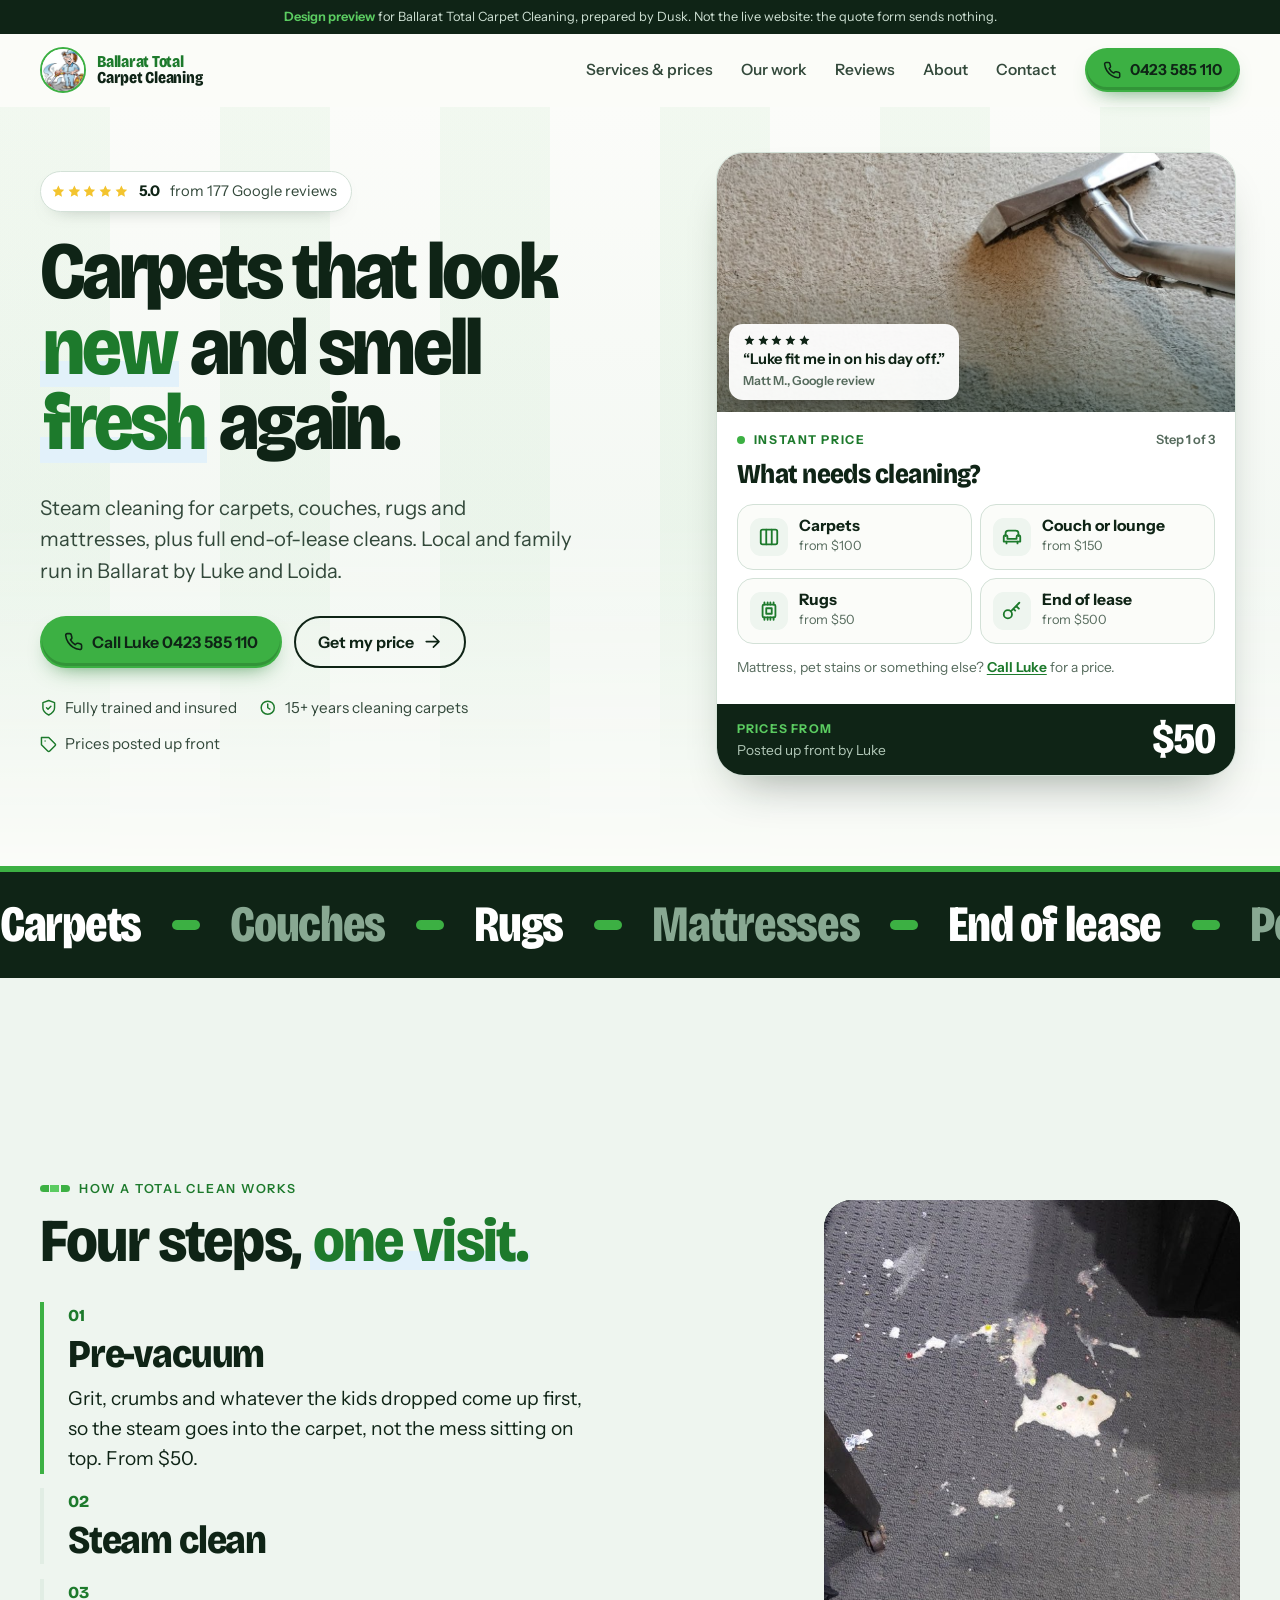
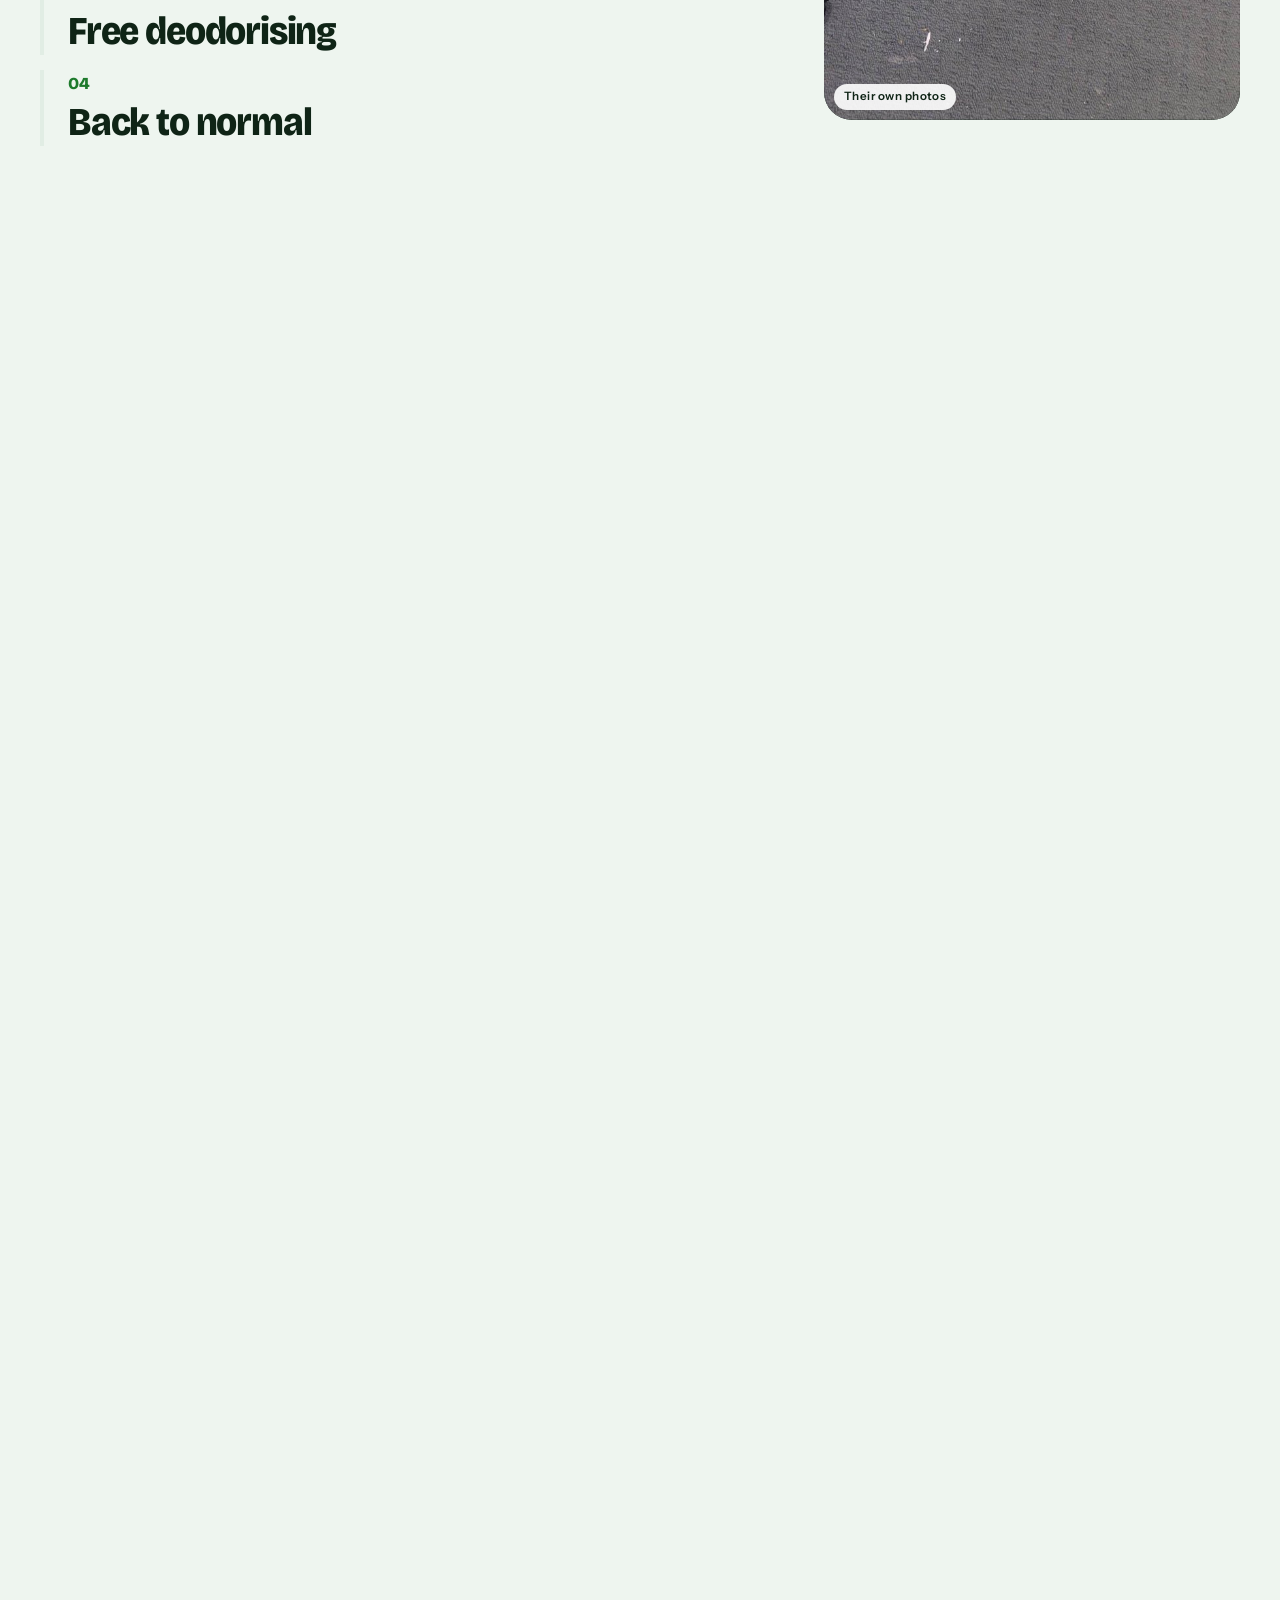
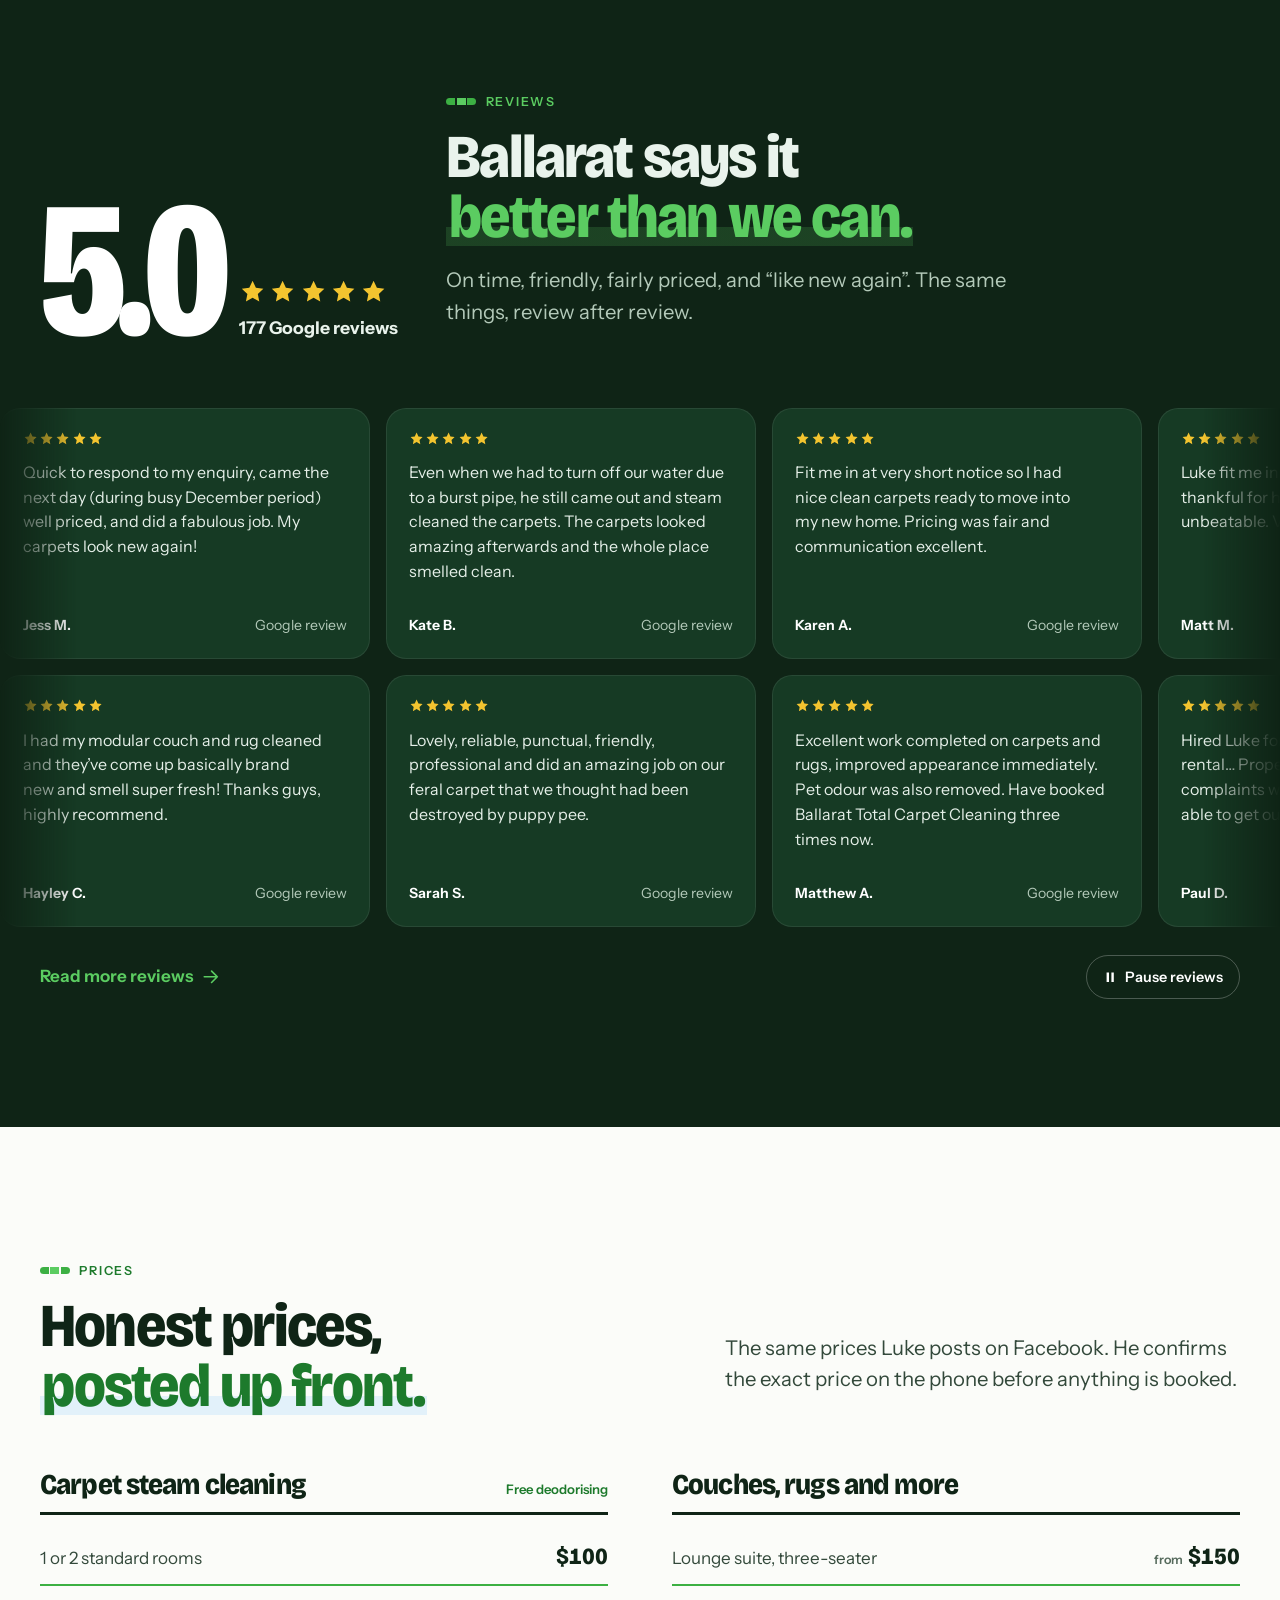
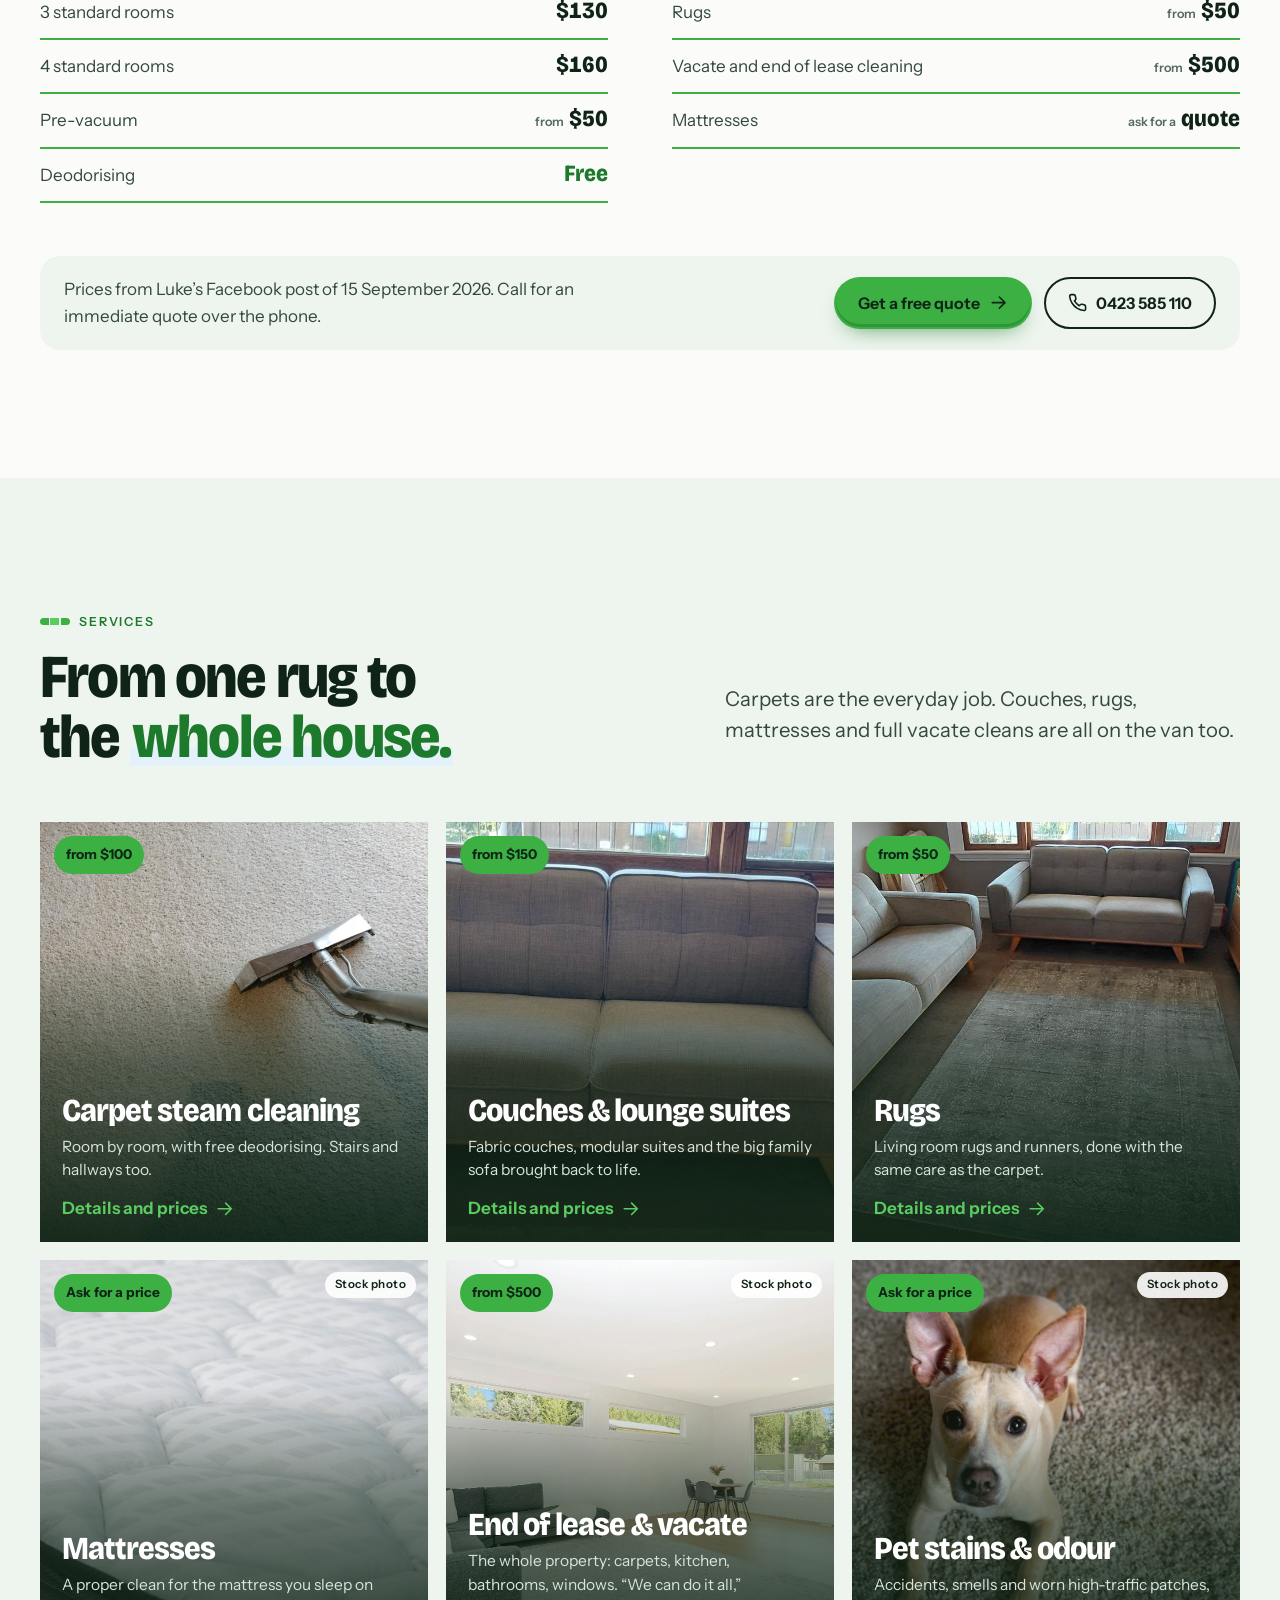
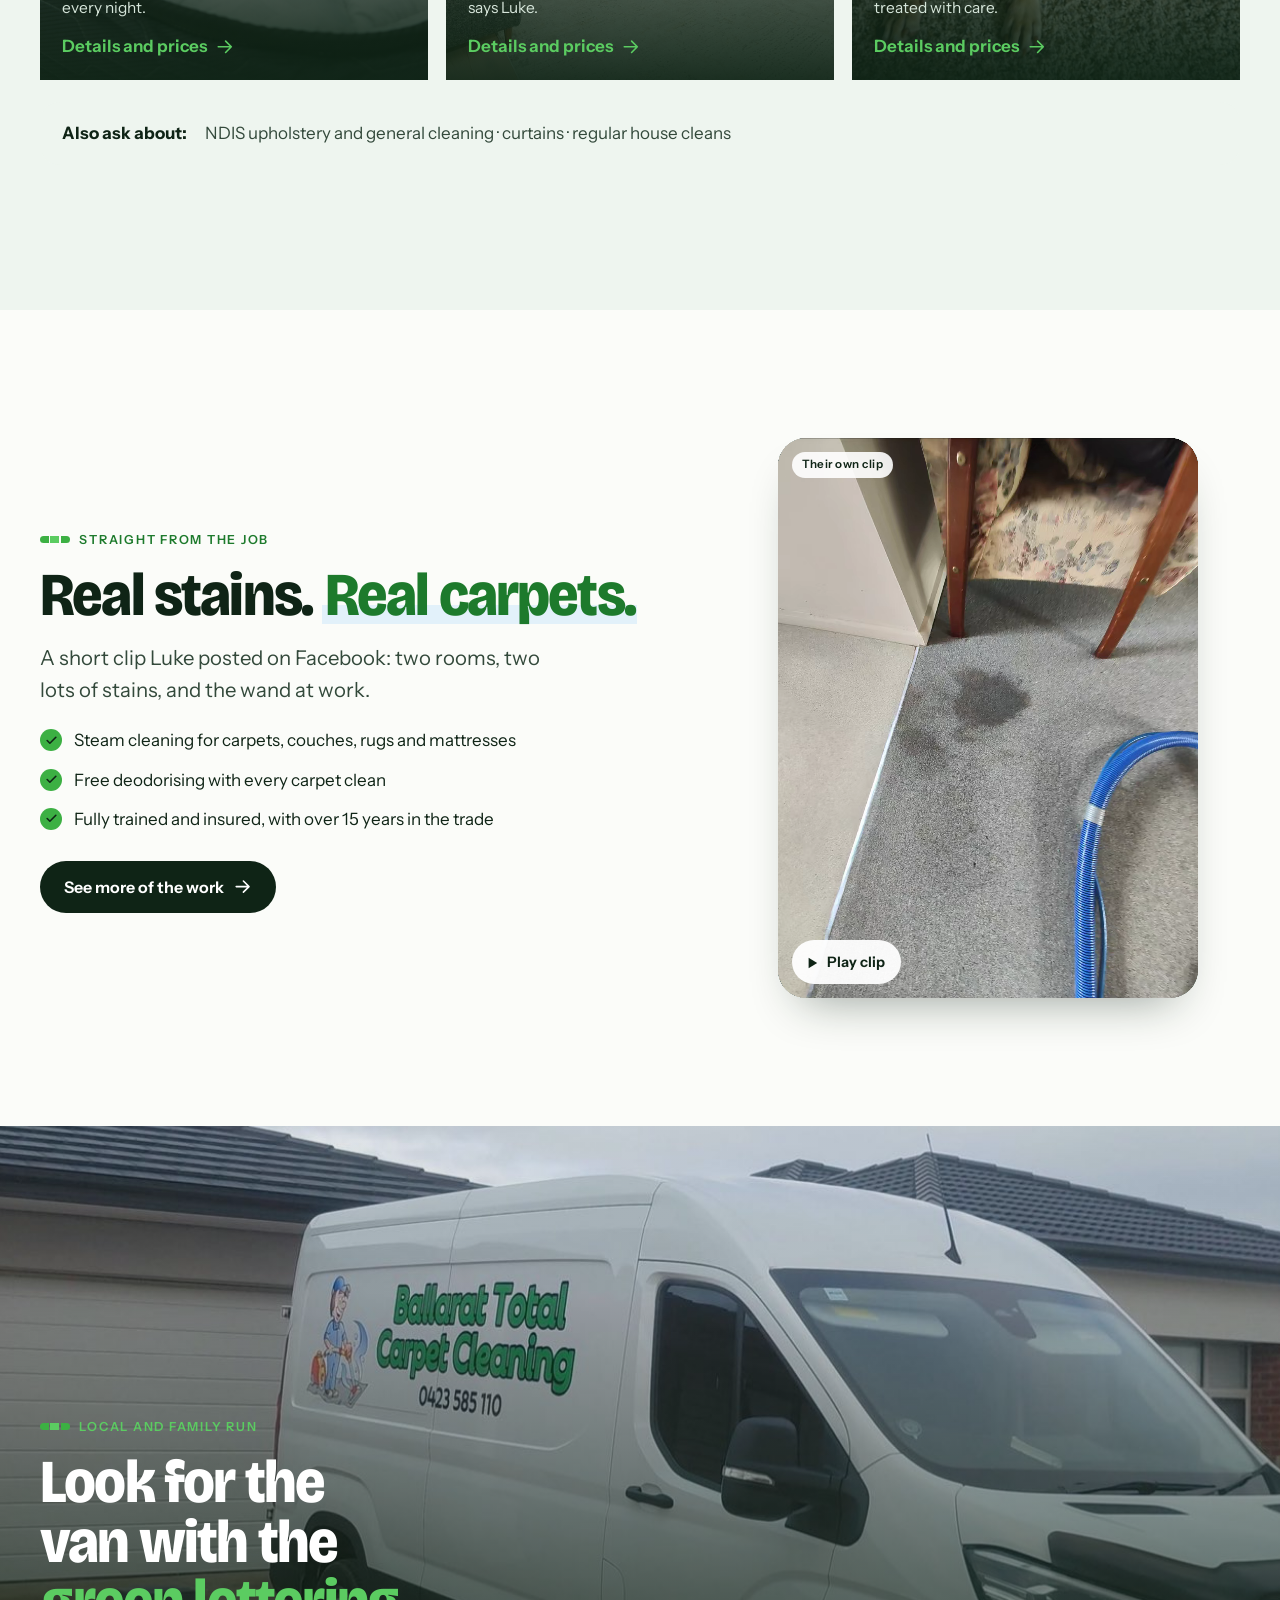
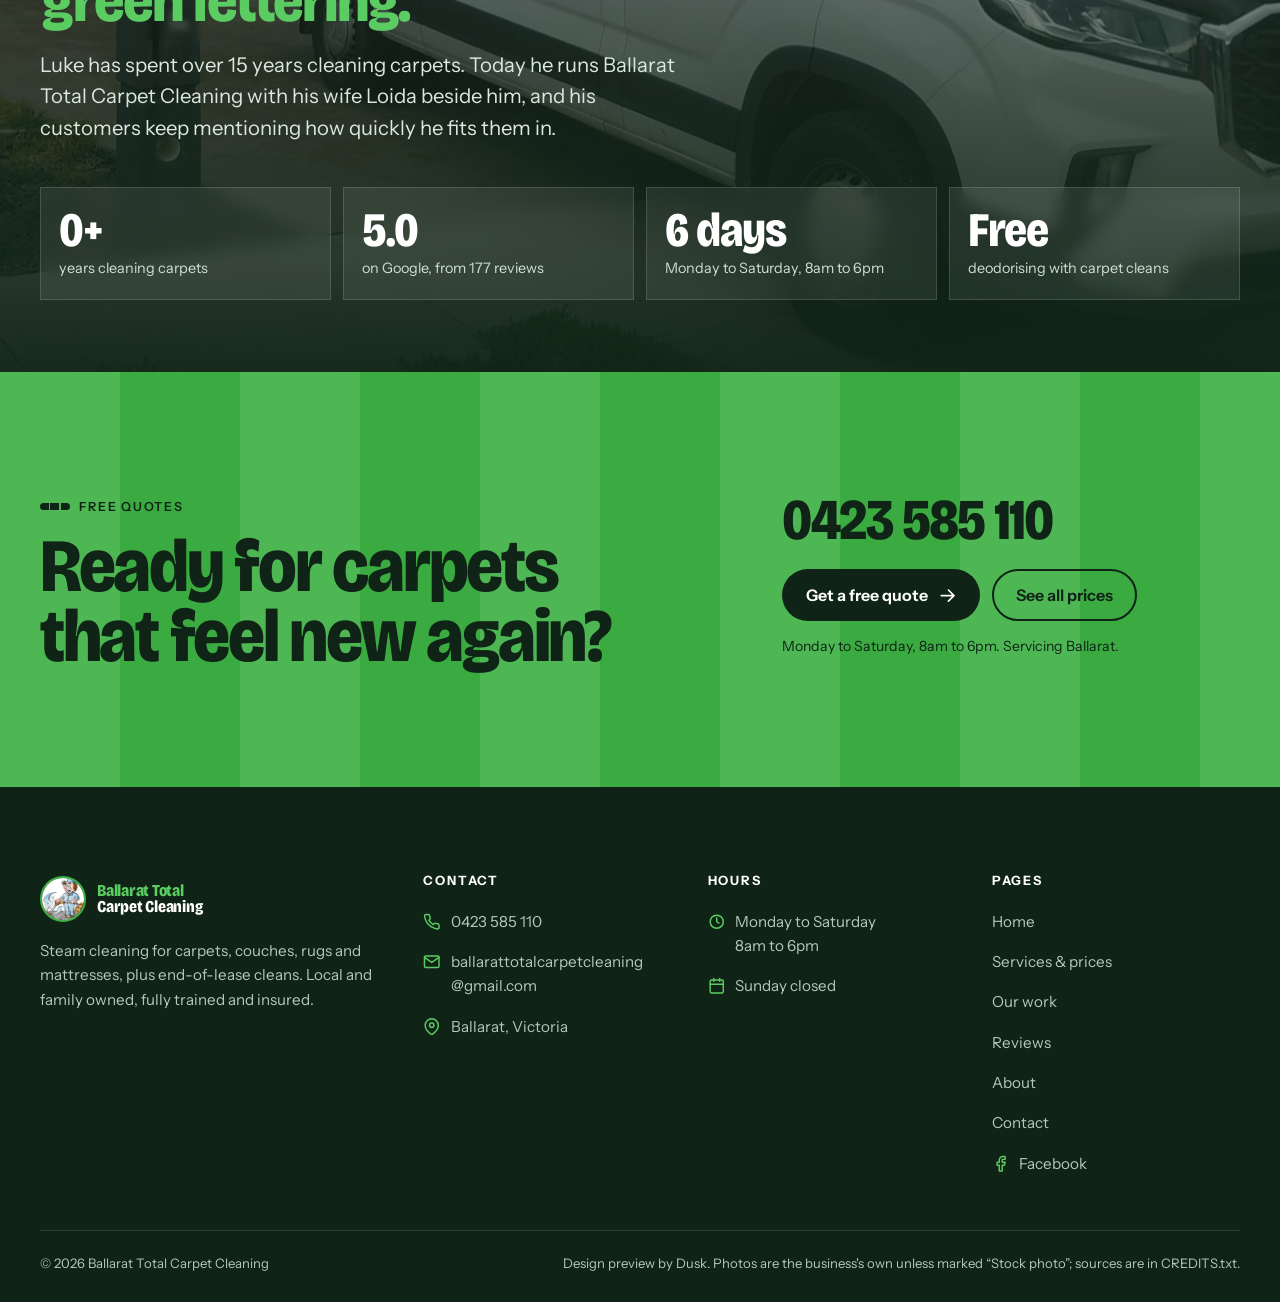
==== index.html @ 54401037 "Ballarat Total Carpet Cleaning: design preview by Dusk Six pages (home, services and prices, our wor" ====
<!doctype html>
<html lang="en-AU">
<head>
<meta charset="utf-8">
<meta name="viewport" content="width=device-width, initial-scale=1, viewport-fit=cover">
<title>Ballarat Total Carpet Cleaning | Carpet, couch and end of lease cleaning in Ballarat</title>
<meta name="description" content="Local, family run carpet steam cleaning in Ballarat. Carpets from $100, lounge suites from $150, rugs from $50, end of lease cleans from $500. Rated 5.0 from 177 Google reviews. Call Luke on 0423 585 110.">
<meta name="robots" content="noindex, nofollow">
<meta name="theme-color" content="#0f2416">
<meta name="format-detection" content="telephone=no">
<link rel="icon" href="assets/brand/favicon.svg" type="image/svg+xml">
<link rel="apple-touch-icon" href="assets/brand/mascot-180.jpg">
<link rel="preconnect" href="https://fonts.googleapis.com">
<link rel="preconnect" href="https://fonts.gstatic.com" crossorigin>
<link href="https://fonts.googleapis.com/css2?family=Bricolage+Grotesque:opsz,wdth,wght@12..96,75..100,400..800&amp;family=Instrument+Sans:wdth,wght@75..100,400..700&amp;display=swap" rel="stylesheet">
<link rel="stylesheet" href="assets/css/site.css?v=1">
<link rel="preload" as="image" href="assets/img/wand-stripe.jpg" imagesrcset="assets/img/wand-stripe-sm.jpg 675w, assets/img/wand-stripe.jpg 1050w" imagesizes="(min-width: 1000px) 540px, 100vw">
<script>
(function(){var r=document.documentElement;r.classList.add('js');
try{if(!matchMedia('(prefers-reduced-motion: reduce)').matches)r.classList.add('motion')}catch(e){}
setTimeout(function(){if(!window.__btcc){r.classList.remove('motion')}},4000);
// if a newer version has been published than the copy this browser kept, load the new one once
try{var B='1';fetch('version.txt?'+Date.now(),{cache:'no-store'}).then(function(x){return x.ok?x.text():''}).then(function(t){t=(t||'').trim();
if(/^\d+$/.test(t)&&t!==B&&!new RegExp('[?&]r='+t+'(&|$)').test(location.search)){location.replace(location.pathname+'?r='+t+location.hash)}}).catch(function(){})}catch(e){}
})();
</script>
<script src="assets/js/site.js?v=1" defer></script>
</head>
<body class="page-home">
<a class="skip" href="#main">Skip to content</a>
<svg class="sr" aria-hidden="true" focusable="false" width="0" height="0"><defs>
<symbol id="i-phone" viewBox="0 0 24 24"><path d="M22 16.92v3a2 2 0 0 1-2.18 2 19.79 19.79 0 0 1-8.63-3.07 19.5 19.5 0 0 1-6-6 19.79 19.79 0 0 1-3.07-8.67A2 2 0 0 1 4.11 2h3a2 2 0 0 1 2 1.72 12.84 12.84 0 0 0 .7 2.81 2 2 0 0 1-.45 2.11L8.09 9.91a16 16 0 0 0 6 6l1.27-1.27a2 2 0 0 1 2.11-.45 12.84 12.84 0 0 0 2.81.7A2 2 0 0 1 22 16.92z"/></symbol>
<symbol id="i-go" viewBox="0 0 24 24"><path d="M4 12h16M13 5l7 7-7 7"/></symbol>
<symbol id="i-back" viewBox="0 0 24 24"><path d="M20 12H4M11 5l-7 7 7 7"/></symbol>
<symbol id="i-check" viewBox="0 0 24 24"><path d="M20 6L9 17l-5-5"/></symbol>
<symbol id="i-star" viewBox="0 0 24 24"><path d="M12 2.5l2.9 6.2 6.6.8-4.9 4.6 1.3 6.7L12 17.5l-5.9 3.3 1.3-6.7-4.9-4.6 6.6-.8z"/></symbol>
<symbol id="i-mail" viewBox="0 0 24 24"><path d="M4 4h16a2 2 0 0 1 2 2v12a2 2 0 0 1-2 2H4a2 2 0 0 1-2-2V6a2 2 0 0 1 2-2z"/><path d="M22 6l-10 7L2 6"/></symbol>
<symbol id="i-pin" viewBox="0 0 24 24"><path d="M21 10c0 7-9 13-9 13s-9-6-9-13a9 9 0 0 1 18 0z"/><circle cx="12" cy="10" r="3"/></symbol>
<symbol id="i-clock" viewBox="0 0 24 24"><circle cx="12" cy="12" r="9"/><path d="M12 7v5l3 2"/></symbol>
<symbol id="i-fb" viewBox="0 0 24 24"><path d="M18 2h-3a5 5 0 0 0-5 5v3H7v4h3v8h4v-8h3l1-4h-4V7a1 1 0 0 1 1-1h3z"/></symbol>
<symbol id="i-play" viewBox="0 0 24 24"><path d="M7 4l13 8-13 8z"/></symbol>
<symbol id="i-pause" viewBox="0 0 24 24"><path d="M6 4h4v16H6zM14 4h4v16h-4z"/></symbol>
<symbol id="i-shield" viewBox="0 0 24 24"><path d="M12 22s8-4 8-10V5l-8-3-8 3v7c0 6 8 10 8 10z"/><path d="M9 12l2 2 4-4"/></symbol>
<symbol id="i-tag" viewBox="0 0 24 24"><path d="M20.59 13.41l-7.17 7.17a2 2 0 0 1-2.83 0L2 12V2h10l8.59 8.59a2 2 0 0 1 0 2.82z"/><path d="M7 7h.01"/></symbol>
<symbol id="i-move" viewBox="0 0 24 24"><path d="M5 9l-3 3 3 3M9 5l3-3 3 3M15 19l-3 3-3-3M19 9l3 3-3 3M2 12h20M12 2v20"/></symbol>
<symbol id="i-x" viewBox="0 0 24 24"><path d="M18 6L6 18M6 6l12 12"/></symbol>
<symbol id="i-left" viewBox="0 0 24 24"><path d="M15 18l-6-6 6-6"/></symbol>
<symbol id="i-right" viewBox="0 0 24 24"><path d="M9 18l6-6-6-6"/></symbol>
<symbol id="i-cal" viewBox="0 0 24 24"><rect x="3" y="4" width="18" height="18" rx="2"/><path d="M16 2v4M8 2v4M3 10h18"/></symbol>
<symbol id="i-heart" viewBox="0 0 24 24"><path d="M20.8 4.6a5.5 5.5 0 0 0-7.8 0L12 5.7l-1-1.1a5.5 5.5 0 0 0-7.8 7.8l1 1.1L12 21l7.8-7.5 1-1.1a5.5 5.5 0 0 0 0-7.8z"/></symbol>
<symbol id="i-carpet" viewBox="0 0 24 24"><rect x="3" y="4" width="18" height="16" rx="2"/><path d="M9 4v16M15 4v16"/></symbol>
<symbol id="i-sofa" viewBox="0 0 24 24"><path d="M5 11V8a3 3 0 0 1 3-3h8a3 3 0 0 1 3 3v3"/><path d="M3 12a2 2 0 0 1 4 0v2h10v-2a2 2 0 0 1 4 0v5H3z"/><path d="M6 17v2M18 17v2"/></symbol>
<symbol id="i-rug" viewBox="0 0 24 24"><rect x="5" y="5" width="14" height="14" rx="1.5"/><rect x="9" y="9" width="6" height="6"/><path d="M7 5V2.5M10.5 5V2.5M13.5 5V2.5M17 5V2.5M7 21.5V19M10.5 21.5V19M13.5 21.5V19M17 21.5V19"/></symbol>
<symbol id="i-key" viewBox="0 0 24 24"><circle cx="7.5" cy="15.5" r="4.5"/><path d="M10.7 12.3L20 3M16.5 6.5l3 3M13.5 9.5l2 2"/></symbol>
<symbol id="i-spark" viewBox="0 0 24 24"><path d="M12 3l1.9 5.8L20 11l-6.1 2.2L12 19l-1.9-5.8L4 11l6.1-2.2z"/></symbol>
</defs></svg>
<p class="strip"><span class="s-long"><b>Design preview</b> for Ballarat Total Carpet Cleaning, prepared by Dusk. Not the live website: the quote form sends nothing.</span><span class="s-short"><b>Design preview</b> by Dusk. The form sends nothing.</span></p>
<header class="hdr">
  <div class="wrap hdr-in">
    <a class="brand" href="index.html" aria-label="Ballarat Total Carpet Cleaning, home"><img src="assets/brand/mascot-180.jpg" alt="" width="46" height="46"><span class="wm" aria-hidden="true"><span>Ballarat Total</span><span>Carpet Cleaning</span></span></a>
    <nav class="nav" aria-label="Main"><a href="services.html">Services &amp; prices</a><a href="work.html">Our work</a><a href="reviews.html">Reviews</a><a href="about.html">About</a><a href="contact.html">Contact</a></nav>
    <a class="btn btn-go btn-sm hdr-call" href="tel:0423585110"><svg class="ico" aria-hidden="true"><use href="#i-phone"/></svg><span>0423 585 110</span></a>
    <button class="menu-btn" type="button" aria-expanded="false" aria-controls="menu" aria-label="Open menu"><i></i></button>
  </div>
</header>
<div class="sheet" id="menu" aria-hidden="true">
  <nav aria-label="Menu">
      <a href="index.html" aria-current="page">Home<svg class="ico" aria-hidden="true"><use href="#i-right"/></svg></a>
      <a href="services.html">Services &amp; prices<svg class="ico" aria-hidden="true"><use href="#i-right"/></svg></a>
      <a href="work.html">Our work<svg class="ico" aria-hidden="true"><use href="#i-right"/></svg></a>
      <a href="reviews.html">Reviews<svg class="ico" aria-hidden="true"><use href="#i-right"/></svg></a>
      <a href="about.html">About<svg class="ico" aria-hidden="true"><use href="#i-right"/></svg></a>
      <a href="contact.html">Contact<svg class="ico" aria-hidden="true"><use href="#i-right"/></svg></a>
  </nav>
  <a class="btn btn-go" href="tel:0423585110"><svg class="ico" aria-hidden="true"><use href="#i-phone"/></svg>Call Luke 0423 585 110</a>
  <p class="sheet-meta">Mon to Sat, 8am to 6pm &middot; Ballarat, Victoria</p>
</div>
<main id="main">
<section class="hero">
  <div class="wrap hero-grid">
    <div class="hero-copy">
      <a class="g-badge" href="reviews.html" data-rise style="--r:0"><span class="stars" aria-hidden="true"><svg class="ico ico-fill" aria-hidden="true"><use href="#i-star"/></svg><svg class="ico ico-fill" aria-hidden="true"><use href="#i-star"/></svg><svg class="ico ico-fill" aria-hidden="true"><use href="#i-star"/></svg><svg class="ico ico-fill" aria-hidden="true"><use href="#i-star"/></svg><svg class="ico ico-fill" aria-hidden="true"><use href="#i-star"/></svg></span><b>5.0</b><span>from 177 Google reviews</span></a>
      <h1 class="h1" data-rise style="--r:1;margin-top:22px">Carpets that look <em>new</em> and smell <em>fresh</em> again.</h1>
      <p class="lead" data-rise style="--r:2">Steam cleaning for carpets, couches, rugs and mattresses, plus full end-of-lease cleans. Local and family run in Ballarat by Luke and Loida.</p>
      <div class="btn-row" data-rise style="--r:3" data-hero-cta>
        <a class="btn btn-go" href="tel:0423585110"><svg class="ico" aria-hidden="true"><use href="#i-phone"/></svg>Call Luke 0423 585 110</a>
        <a class="btn btn-line" href="#instant-quote" data-hq-jump>Get my price<svg class="ico" aria-hidden="true"><use href="#i-go"/></svg></a>
      </div>
      <ul class="proof" data-rise style="--r:4">
        <li><svg class="ico" aria-hidden="true"><use href="#i-shield"/></svg>Fully trained and insured</li>
        <li><svg class="ico" aria-hidden="true"><use href="#i-clock"/></svg>15+ years cleaning carpets</li>
        <li><svg class="ico" aria-hidden="true"><use href="#i-tag"/></svg>Prices posted up front</li>
      </ul>
    </div>
    <div class="hq" id="instant-quote" data-rise style="--r:2">
      <figure class="hq-photo">
        <img src="assets/img/wand-stripe.jpg" srcset="assets/img/wand-stripe-sm.jpg 675w, assets/img/wand-stripe.jpg 1050w" sizes="(min-width: 1000px) 540px, 100vw" width="1050" height="1400" alt="Luke’s cleaning wand pulling a clean stripe through a beige carpet" fetchpriority="high">
        <div class="hq-rev">
          <p class="hq-rev-i on"><span class="stars" aria-hidden="true"><svg class="ico ico-fill" aria-hidden="true"><use href="#i-star"/></svg><svg class="ico ico-fill" aria-hidden="true"><use href="#i-star"/></svg><svg class="ico ico-fill" aria-hidden="true"><use href="#i-star"/></svg><svg class="ico ico-fill" aria-hidden="true"><use href="#i-star"/></svg><svg class="ico ico-fill" aria-hidden="true"><use href="#i-star"/></svg></span><span>&ldquo;Luke fit me in on his day off.&rdquo;</span><b>Matt M., Google review</b></p>
          <p class="hq-rev-i" aria-hidden="true"><span class="stars" aria-hidden="true"><svg class="ico ico-fill" aria-hidden="true"><use href="#i-star"/></svg><svg class="ico ico-fill" aria-hidden="true"><use href="#i-star"/></svg><svg class="ico ico-fill" aria-hidden="true"><use href="#i-star"/></svg><svg class="ico ico-fill" aria-hidden="true"><use href="#i-star"/></svg><svg class="ico ico-fill" aria-hidden="true"><use href="#i-star"/></svg></span><span>&ldquo;My carpets look new again!&rdquo;</span><b>Jess M., Google review</b></p>
          <p class="hq-rev-i" aria-hidden="true"><span class="stars" aria-hidden="true"><svg class="ico ico-fill" aria-hidden="true"><use href="#i-star"/></svg><svg class="ico ico-fill" aria-hidden="true"><use href="#i-star"/></svg><svg class="ico ico-fill" aria-hidden="true"><use href="#i-star"/></svg><svg class="ico ico-fill" aria-hidden="true"><use href="#i-star"/></svg><svg class="ico ico-fill" aria-hidden="true"><use href="#i-star"/></svg></span><span>&ldquo;Best prices in Ballarat for carpet cleaning by a long shot!&rdquo;</span><b>Penelope H., Google review</b></p>
          <p class="hq-rev-i" aria-hidden="true"><span class="stars" aria-hidden="true"><svg class="ico ico-fill" aria-hidden="true"><use href="#i-star"/></svg><svg class="ico ico-fill" aria-hidden="true"><use href="#i-star"/></svg><svg class="ico ico-fill" aria-hidden="true"><use href="#i-star"/></svg><svg class="ico ico-fill" aria-hidden="true"><use href="#i-star"/></svg><svg class="ico ico-fill" aria-hidden="true"><use href="#i-star"/></svg></span><span>&ldquo;The whole place smelled clean.&rdquo;</span><b>Kate B., Google review</b></p>
        </div>
      </figure>
      <form class="hq-form" data-quick novalidate aria-label="Instant price">
        <div class="hq-body">
          <div class="hq-top"><p class="hq-eyebrow"><i></i>Instant price</p><p class="hq-count">Step <b data-hq-n>1</b> of 3</p></div>
          <fieldset class="hq-panel on">
            <legend class="hq-title">What needs cleaning?</legend>
            <div class="hq-tiles">
              <label class="hq-tile"><input type="radio" name="job" value="carpets"><span><svg class="ico" aria-hidden="true"><use href="#i-carpet"/></svg><b>Carpets</b><small>from $100</small></span></label>
              <label class="hq-tile"><input type="radio" name="job" value="couch"><span><svg class="ico" aria-hidden="true"><use href="#i-sofa"/></svg><b>Couch or lounge</b><small>from $150</small></span></label>
              <label class="hq-tile"><input type="radio" name="job" value="rugs"><span><svg class="ico" aria-hidden="true"><use href="#i-rug"/></svg><b>Rugs</b><small>from $50</small></span></label>
              <label class="hq-tile"><input type="radio" name="job" value="lease"><span><svg class="ico" aria-hidden="true"><use href="#i-key"/></svg><b>End of lease</b><small>from $500</small></span></label>
            </div>
            <p class="hq-alt">Mattress, pet stains or something else? <a href="tel:0423585110">Call Luke</a> for a price.</p>
          </fieldset>
          <fieldset class="hq-panel" hidden>
            <legend class="hq-title" data-hq-q>How many rooms?</legend>
            <div class="hq-opt" data-for="carpets">
              <div class="hq-seg"><label><input type="radio" name="rooms" value="12"><span>1–2 rooms</span></label><label><input type="radio" name="rooms" value="3" checked><span>3 rooms</span></label><label><input type="radio" name="rooms" value="4"><span>4 rooms</span></label><label><input type="radio" name="rooms" value="5"><span>5 or more</span></label></div>
              <label class="hq-check"><input type="checkbox" name="pre"><span>Add a pre-vacuum <small>from $50</small></span></label>
            </div>
            <div class="hq-opt" data-for="couch" hidden>
              <div class="hq-seg"><label><input type="radio" name="couch" value="3" checked><span>Three-seater</span></label><label><input type="radio" name="couch" value="big"><span>Bigger or modular</span></label></div>
            </div>
            <div class="hq-opt" data-for="rugs" hidden>
              <div class="hq-stepper"><button type="button" data-rug="-1" aria-label="One rug fewer">&minus;</button><output data-rugs>1</output><button type="button" data-rug="1" aria-label="One rug more">+</button></div>
            </div>
            <div class="hq-opt" data-for="lease" hidden>
              <div class="hq-seg"><label><input type="radio" name="beds" value="1"><span>1 bedroom</span></label><label><input type="radio" name="beds" value="2"><span>2</span></label><label><input type="radio" name="beds" value="3" checked><span>3</span></label><label><input type="radio" name="beds" value="4"><span>4 or more</span></label></div>
            </div>
            <div class="hq-nav"><button type="button" class="hq-back" data-hq-back><svg class="ico" aria-hidden="true"><use href="#i-back"/></svg>Back</button><button type="submit" class="btn btn-go btn-sm">Book this price<svg class="ico" aria-hidden="true"><use href="#i-go"/></svg></button></div>
          </fieldset>
          <fieldset class="hq-panel" hidden>
            <legend class="hq-title">Where should Luke call you?</legend>
            <div class="hq-fields">
              <div class="fld"><label for="hq-name">Name</label><input id="hq-name" name="name" autocomplete="name" required aria-describedby="hq-name-err"><span class="err" id="hq-name-err">Please add your name.</span></div>
              <div class="fld"><label for="hq-phone">Mobile</label><input id="hq-phone" name="phone" type="tel" inputmode="tel" autocomplete="tel" required aria-describedby="hq-phone-err"><span class="err" id="hq-phone-err">Please add a number Luke can call.</span></div>
            </div>
            <div class="hq-nav"><button type="button" class="hq-back" data-hq-back><svg class="ico" aria-hidden="true"><use href="#i-back"/></svg>Back</button><button type="submit" class="btn btn-go btn-sm">Send my quote<svg class="ico" aria-hidden="true"><use href="#i-go"/></svg></button></div>
            <p class="hq-fine">Design preview: nothing is sent.</p>
          </fieldset>
          <div class="hq-done" hidden tabindex="-1"><svg class="ico" aria-hidden="true"><use href="#i-check"/></svg><div><p class="hq-title">Thanks<span data-name></span>. Luke has your request.</p><p>In the finished website he gets this straight away, then calls you to confirm the price and pick a day.</p><a class="btn btn-go btn-sm" href="tel:0423585110"><svg class="ico" aria-hidden="true"><use href="#i-phone"/></svg>Call Luke now</a></div></div>
        </div>
        <div class="hq-price" aria-live="polite"><div><span data-hq-label>Prices from</span><small data-hq-note>Posted up front by Luke</small></div><b class="hq-num" data-v="50">$50</b></div>
      </form>
    </div>
  </div>
</section>

<div class="band">
  <p class="sr">Services: carpets, couches and lounge suites, rugs, mattresses, end of lease cleans, pet stains and odour, NDIS cleaning.</p>
  <div class="band-track" aria-hidden="true"><span>Carpets</span><span>Couches</span><span>Rugs</span><span>Mattresses</span><span>End of lease</span><span>Pet stains</span><span>NDIS cleaning</span><span>Carpets</span><span>Couches</span><span>Rugs</span><span>Mattresses</span><span>End of lease</span><span>Pet stains</span><span>NDIS cleaning</span></div>
</div>

<section class="story" data-story id="how">
  <div class="story-pin">
    <div class="wrap story-grid">
      <div class="story-media" aria-hidden="true">
        <figure class="sm-layer"><img src="assets/img/mess.jpg" width="637" height="1400" alt="" loading="lazy" decoding="async"></figure>
        <figure class="sm-layer"><img src="assets/img/wand-stripe.jpg" width="1050" height="1400" alt="" loading="lazy" decoding="async"></figure>
        <figure class="sm-layer"><img src="assets/img/clean-room.jpg" width="1050" height="1400" alt="" loading="lazy" decoding="async"></figure>
        <figure class="sm-layer"><img src="assets/img/lounge-carpet.jpg" width="1050" height="1400" alt="" loading="lazy" decoding="async"></figure>
        <span class="sm-wand wand-head"></span>
        <span class="tag sm-tag">Their own photos</span>
      </div>
      <div class="story-copy">
        <p class="eyebrow">How a Total clean works</p>
        <h2 class="h2">Four steps, <em>one visit.</em></h2>
        <ol class="story-steps">
          <li><div class="st-img"><img src="assets/img/mess.jpg" width="637" height="1400" alt="A carpet scattered with spilled slime and crumbs, before the pre-vacuum" loading="lazy" decoding="async"></div><div><span class="st-num">01</span><h3>Pre-vacuum</h3><p>Grit, crumbs and whatever the kids dropped come up first, so the steam goes into the carpet, not the mess sitting on top. From $50.</p></div></li>
          <li><div class="st-img"><img src="assets/img/wand-stripe.jpg" width="1050" height="1400" alt="The cleaning wand moving across a beige carpet, leaving a clean stripe" loading="lazy" decoding="async"></div><div><span class="st-num">02</span><h3>Steam clean</h3><p>Luke works through each room in steady, overlapping passes of the wand. You can watch the clean lines appear as he goes.</p></div></li>
          <li><div class="st-img"><img src="assets/img/clean-room.jpg" width="1050" height="1400" alt="A small bedroom with freshly cleaned dark carpet showing neat stripes" loading="lazy" decoding="async"></div><div><span class="st-num">03</span><h3>Free deodorising</h3><p>Deodorising comes free with every carpet clean. In one customer’s words, &ldquo;the whole place smelled clean.&rdquo;</p></div></li>
          <li><div class="st-img"><img src="assets/img/lounge-carpet.jpg" width="1050" height="1400" alt="A lounge room carpet after cleaning, with the couch back in place" loading="lazy" decoding="async"></div><div><span class="st-num">04</span><h3>Back to normal</h3><p>Furniture back where it lives and a room that feels new underfoot. The line that comes up again and again in his reviews: like new again.</p></div></li>
        </ol>
        <div class="story-bar" aria-hidden="true"><i></i><i></i><i></i><i></i></div>
      </div>
    </div>
  </div>
</section>

<section class="sec on-dark revs" id="revs">
  <div class="wrap">
    <div class="score">
      <div class="score-num" data-reveal>
        <span class="score-big" data-count="5.0">5.0</span>
        <div class="score-side"><span class="stars" aria-hidden="true"><svg class="ico ico-fill" aria-hidden="true"><use href="#i-star"/></svg><svg class="ico ico-fill" aria-hidden="true"><use href="#i-star"/></svg><svg class="ico ico-fill" aria-hidden="true"><use href="#i-star"/></svg><svg class="ico ico-fill" aria-hidden="true"><use href="#i-star"/></svg><svg class="ico ico-fill" aria-hidden="true"><use href="#i-star"/></svg></span><b><span data-count="177">177</span> Google reviews</b></div>
      </div>
      <div data-reveal style="--r:1">
        <p class="eyebrow">Reviews</p>
        <h2 class="h2">Ballarat says it <em>better than we can.</em></h2>
        <p class="lead">On time, friendly, fairly priced, and &ldquo;like new again&rdquo;. The same things, review after review.</p>
      </div>
    </div>
  </div>
  <div class="rv-rows">
    <div class="rv-row"><figure class="rv"><span class="stars" aria-hidden="true"><svg class="ico ico-fill" aria-hidden="true"><use href="#i-star"/></svg><svg class="ico ico-fill" aria-hidden="true"><use href="#i-star"/></svg><svg class="ico ico-fill" aria-hidden="true"><use href="#i-star"/></svg><svg class="ico ico-fill" aria-hidden="true"><use href="#i-star"/></svg><svg class="ico ico-fill" aria-hidden="true"><use href="#i-star"/></svg></span><blockquote><p>Quick to respond to my enquiry, came the next day (during busy December period) well priced, and did a fabulous job. My carpets look new again!</p></blockquote><figcaption><b>Jess M.</b><span>Google review</span></figcaption></figure><figure class="rv"><span class="stars" aria-hidden="true"><svg class="ico ico-fill" aria-hidden="true"><use href="#i-star"/></svg><svg class="ico ico-fill" aria-hidden="true"><use href="#i-star"/></svg><svg class="ico ico-fill" aria-hidden="true"><use href="#i-star"/></svg><svg class="ico ico-fill" aria-hidden="true"><use href="#i-star"/></svg><svg class="ico ico-fill" aria-hidden="true"><use href="#i-star"/></svg></span><blockquote><p>Even when we had to turn off our water due to a burst pipe, he still came out and steam cleaned the carpets. The carpets looked amazing afterwards and the whole place smelled clean.</p></blockquote><figcaption><b>Kate B.</b><span>Google review</span></figcaption></figure><figure class="rv"><span class="stars" aria-hidden="true"><svg class="ico ico-fill" aria-hidden="true"><use href="#i-star"/></svg><svg class="ico ico-fill" aria-hidden="true"><use href="#i-star"/></svg><svg class="ico ico-fill" aria-hidden="true"><use href="#i-star"/></svg><svg class="ico ico-fill" aria-hidden="true"><use href="#i-star"/></svg><svg class="ico ico-fill" aria-hidden="true"><use href="#i-star"/></svg></span><blockquote><p>Fit me in at very short notice so I had nice clean carpets ready to move into my new home. Pricing was fair and communication excellent.</p></blockquote><figcaption><b>Karen A.</b><span>Google review</span></figcaption></figure><figure class="rv"><span class="stars" aria-hidden="true"><svg class="ico ico-fill" aria-hidden="true"><use href="#i-star"/></svg><svg class="ico ico-fill" aria-hidden="true"><use href="#i-star"/></svg><svg class="ico ico-fill" aria-hidden="true"><use href="#i-star"/></svg><svg class="ico ico-fill" aria-hidden="true"><use href="#i-star"/></svg><svg class="ico ico-fill" aria-hidden="true"><use href="#i-star"/></svg></span><blockquote><p>Luke fit me in on his day off, I am genuinely thankful for his service and the price was unbeatable. Very professional and efficient.</p></blockquote><figcaption><b>Matt M.</b><span>Google review</span></figcaption></figure><figure class="rv"><span class="stars" aria-hidden="true"><svg class="ico ico-fill" aria-hidden="true"><use href="#i-star"/></svg><svg class="ico ico-fill" aria-hidden="true"><use href="#i-star"/></svg><svg class="ico ico-fill" aria-hidden="true"><use href="#i-star"/></svg><svg class="ico ico-fill" aria-hidden="true"><use href="#i-star"/></svg><svg class="ico ico-fill" aria-hidden="true"><use href="#i-star"/></svg></span><blockquote><p>He did a great job with my carpet and couch. He was punctual, efficient and did an excellent job with my light coloured carpet. I won’t use anyone else from now on!</p></blockquote><figcaption><b>Emma</b><span>Google review</span></figcaption></figure><figure class="rv"><span class="stars" aria-hidden="true"><svg class="ico ico-fill" aria-hidden="true"><use href="#i-star"/></svg><svg class="ico ico-fill" aria-hidden="true"><use href="#i-star"/></svg><svg class="ico ico-fill" aria-hidden="true"><use href="#i-star"/></svg><svg class="ico ico-fill" aria-hidden="true"><use href="#i-star"/></svg><svg class="ico ico-fill" aria-hidden="true"><use href="#i-star"/></svg></span><blockquote><p>Not only did he squeeze me in for the next day, but he did an amazing job removing stains that a previous carpet cleaner couldn’t. And all at a very reasonable price.</p></blockquote><figcaption><b>Bob G.</b><span>Google review</span></figcaption></figure><figure class="rv"><span class="stars" aria-hidden="true"><svg class="ico ico-fill" aria-hidden="true"><use href="#i-star"/></svg><svg class="ico ico-fill" aria-hidden="true"><use href="#i-star"/></svg><svg class="ico ico-fill" aria-hidden="true"><use href="#i-star"/></svg><svg class="ico ico-fill" aria-hidden="true"><use href="#i-star"/></svg><svg class="ico ico-fill" aria-hidden="true"><use href="#i-star"/></svg></span><blockquote><p>Most recently had Luke and his team do a full vacate clean for a large 4 bedroom house that was very lived in with 2 young children and they did an amazing job! Didn’t miss a beat.</p></blockquote><figcaption><b>Chelsea B.</b><span>Google review</span></figcaption></figure><figure class="rv"><span class="stars" aria-hidden="true"><svg class="ico ico-fill" aria-hidden="true"><use href="#i-star"/></svg><svg class="ico ico-fill" aria-hidden="true"><use href="#i-star"/></svg><svg class="ico ico-fill" aria-hidden="true"><use href="#i-star"/></svg><svg class="ico ico-fill" aria-hidden="true"><use href="#i-star"/></svg><svg class="ico ico-fill" aria-hidden="true"><use href="#i-star"/></svg></span><blockquote><p>Did a fantastic job steam cleaning carpets at my rental, including a very tricky staircase! Also best prices in Ballarat for carpet cleaning by a long shot!</p></blockquote><figcaption><b>Penelope H.</b><span>Google review</span></figcaption></figure><figure class="rv" aria-hidden="true"><span class="stars" aria-hidden="true"><svg class="ico ico-fill" aria-hidden="true"><use href="#i-star"/></svg><svg class="ico ico-fill" aria-hidden="true"><use href="#i-star"/></svg><svg class="ico ico-fill" aria-hidden="true"><use href="#i-star"/></svg><svg class="ico ico-fill" aria-hidden="true"><use href="#i-star"/></svg><svg class="ico ico-fill" aria-hidden="true"><use href="#i-star"/></svg></span><blockquote><p>Quick to respond to my enquiry, came the next day (during busy December period) well priced, and did a fabulous job. My carpets look new again!</p></blockquote><figcaption><b>Jess M.</b><span>Google review</span></figcaption></figure><figure class="rv" aria-hidden="true"><span class="stars" aria-hidden="true"><svg class="ico ico-fill" aria-hidden="true"><use href="#i-star"/></svg><svg class="ico ico-fill" aria-hidden="true"><use href="#i-star"/></svg><svg class="ico ico-fill" aria-hidden="true"><use href="#i-star"/></svg><svg class="ico ico-fill" aria-hidden="true"><use href="#i-star"/></svg><svg class="ico ico-fill" aria-hidden="true"><use href="#i-star"/></svg></span><blockquote><p>Even when we had to turn off our water due to a burst pipe, he still came out and steam cleaned the carpets. The carpets looked amazing afterwards and the whole place smelled clean.</p></blockquote><figcaption><b>Kate B.</b><span>Google review</span></figcaption></figure><figure class="rv" aria-hidden="true"><span class="stars" aria-hidden="true"><svg class="ico ico-fill" aria-hidden="true"><use href="#i-star"/></svg><svg class="ico ico-fill" aria-hidden="true"><use href="#i-star"/></svg><svg class="ico ico-fill" aria-hidden="true"><use href="#i-star"/></svg><svg class="ico ico-fill" aria-hidden="true"><use href="#i-star"/></svg><svg class="ico ico-fill" aria-hidden="true"><use href="#i-star"/></svg></span><blockquote><p>Fit me in at very short notice so I had nice clean carpets ready to move into my new home. Pricing was fair and communication excellent.</p></blockquote><figcaption><b>Karen A.</b><span>Google review</span></figcaption></figure><figure class="rv" aria-hidden="true"><span class="stars" aria-hidden="true"><svg class="ico ico-fill" aria-hidden="true"><use href="#i-star"/></svg><svg class="ico ico-fill" aria-hidden="true"><use href="#i-star"/></svg><svg class="ico ico-fill" aria-hidden="true"><use href="#i-star"/></svg><svg class="ico ico-fill" aria-hidden="true"><use href="#i-star"/></svg><svg class="ico ico-fill" aria-hidden="true"><use href="#i-star"/></svg></span><blockquote><p>Luke fit me in on his day off, I am genuinely thankful for his service and the price was unbeatable. Very professional and efficient.</p></blockquote><figcaption><b>Matt M.</b><span>Google review</span></figcaption></figure><figure class="rv" aria-hidden="true"><span class="stars" aria-hidden="true"><svg class="ico ico-fill" aria-hidden="true"><use href="#i-star"/></svg><svg class="ico ico-fill" aria-hidden="true"><use href="#i-star"/></svg><svg class="ico ico-fill" aria-hidden="true"><use href="#i-star"/></svg><svg class="ico ico-fill" aria-hidden="true"><use href="#i-star"/></svg><svg class="ico ico-fill" aria-hidden="true"><use href="#i-star"/></svg></span><blockquote><p>He did a great job with my carpet and couch. He was punctual, efficient and did an excellent job with my light coloured carpet. I won’t use anyone else from now on!</p></blockquote><figcaption><b>Emma</b><span>Google review</span></figcaption></figure><figure class="rv" aria-hidden="true"><span class="stars" aria-hidden="true"><svg class="ico ico-fill" aria-hidden="true"><use href="#i-star"/></svg><svg class="ico ico-fill" aria-hidden="true"><use href="#i-star"/></svg><svg class="ico ico-fill" aria-hidden="true"><use href="#i-star"/></svg><svg class="ico ico-fill" aria-hidden="true"><use href="#i-star"/></svg><svg class="ico ico-fill" aria-hidden="true"><use href="#i-star"/></svg></span><blockquote><p>Not only did he squeeze me in for the next day, but he did an amazing job removing stains that a previous carpet cleaner couldn’t. And all at a very reasonable price.</p></blockquote><figcaption><b>Bob G.</b><span>Google review</span></figcaption></figure><figure class="rv" aria-hidden="true"><span class="stars" aria-hidden="true"><svg class="ico ico-fill" aria-hidden="true"><use href="#i-star"/></svg><svg class="ico ico-fill" aria-hidden="true"><use href="#i-star"/></svg><svg class="ico ico-fill" aria-hidden="true"><use href="#i-star"/></svg><svg class="ico ico-fill" aria-hidden="true"><use href="#i-star"/></svg><svg class="ico ico-fill" aria-hidden="true"><use href="#i-star"/></svg></span><blockquote><p>Most recently had Luke and his team do a full vacate clean for a large 4 bedroom house that was very lived in with 2 young children and they did an amazing job! Didn’t miss a beat.</p></blockquote><figcaption><b>Chelsea B.</b><span>Google review</span></figcaption></figure><figure class="rv" aria-hidden="true"><span class="stars" aria-hidden="true"><svg class="ico ico-fill" aria-hidden="true"><use href="#i-star"/></svg><svg class="ico ico-fill" aria-hidden="true"><use href="#i-star"/></svg><svg class="ico ico-fill" aria-hidden="true"><use href="#i-star"/></svg><svg class="ico ico-fill" aria-hidden="true"><use href="#i-star"/></svg><svg class="ico ico-fill" aria-hidden="true"><use href="#i-star"/></svg></span><blockquote><p>Did a fantastic job steam cleaning carpets at my rental, including a very tricky staircase! Also best prices in Ballarat for carpet cleaning by a long shot!</p></blockquote><figcaption><b>Penelope H.</b><span>Google review</span></figcaption></figure></div>
    <div class="rv-row r2"><figure class="rv"><span class="stars" aria-hidden="true"><svg class="ico ico-fill" aria-hidden="true"><use href="#i-star"/></svg><svg class="ico ico-fill" aria-hidden="true"><use href="#i-star"/></svg><svg class="ico ico-fill" aria-hidden="true"><use href="#i-star"/></svg><svg class="ico ico-fill" aria-hidden="true"><use href="#i-star"/></svg><svg class="ico ico-fill" aria-hidden="true"><use href="#i-star"/></svg></span><blockquote><p>I had my modular couch and rug cleaned and they’ve come up basically brand new and smell super fresh! Thanks guys, highly recommend.</p></blockquote><figcaption><b>Hayley C.</b><span>Google review</span></figcaption></figure><figure class="rv"><span class="stars" aria-hidden="true"><svg class="ico ico-fill" aria-hidden="true"><use href="#i-star"/></svg><svg class="ico ico-fill" aria-hidden="true"><use href="#i-star"/></svg><svg class="ico ico-fill" aria-hidden="true"><use href="#i-star"/></svg><svg class="ico ico-fill" aria-hidden="true"><use href="#i-star"/></svg><svg class="ico ico-fill" aria-hidden="true"><use href="#i-star"/></svg></span><blockquote><p>Lovely, reliable, punctual, friendly, professional and did an amazing job on our feral carpet that we thought had been destroyed by puppy pee.</p></blockquote><figcaption><b>Sarah S.</b><span>Google review</span></figcaption></figure><figure class="rv"><span class="stars" aria-hidden="true"><svg class="ico ico-fill" aria-hidden="true"><use href="#i-star"/></svg><svg class="ico ico-fill" aria-hidden="true"><use href="#i-star"/></svg><svg class="ico ico-fill" aria-hidden="true"><use href="#i-star"/></svg><svg class="ico ico-fill" aria-hidden="true"><use href="#i-star"/></svg><svg class="ico ico-fill" aria-hidden="true"><use href="#i-star"/></svg></span><blockquote><p>Excellent work completed on carpets and rugs, improved appearance immediately. Pet odour was also removed. Have booked Ballarat Total Carpet Cleaning three times now.</p></blockquote><figcaption><b>Matthew A.</b><span>Google review</span></figcaption></figure><figure class="rv"><span class="stars" aria-hidden="true"><svg class="ico ico-fill" aria-hidden="true"><use href="#i-star"/></svg><svg class="ico ico-fill" aria-hidden="true"><use href="#i-star"/></svg><svg class="ico ico-fill" aria-hidden="true"><use href="#i-star"/></svg><svg class="ico ico-fill" aria-hidden="true"><use href="#i-star"/></svg><svg class="ico ico-fill" aria-hidden="true"><use href="#i-star"/></svg></span><blockquote><p>Hired Luke for an end of lease clean in our rental… Property manager didn’t have any complaints with the property and we were able to get our full bond back.</p></blockquote><figcaption><b>Paul D.</b><span>Google review</span></figcaption></figure><figure class="rv"><span class="stars" aria-hidden="true"><svg class="ico ico-fill" aria-hidden="true"><use href="#i-star"/></svg><svg class="ico ico-fill" aria-hidden="true"><use href="#i-star"/></svg><svg class="ico ico-fill" aria-hidden="true"><use href="#i-star"/></svg><svg class="ico ico-fill" aria-hidden="true"><use href="#i-star"/></svg><svg class="ico ico-fill" aria-hidden="true"><use href="#i-star"/></svg></span><blockquote><p>Absolutely brilliant job by Luke. He took my curtains home so he could clean them properly (they’ve never been cleaned). People who go above and beyond deserve recognition.</p></blockquote><figcaption><b>Cheril</b><span>Google review</span></figcaption></figure><figure class="rv"><span class="stars" aria-hidden="true"><svg class="ico ico-fill" aria-hidden="true"><use href="#i-star"/></svg><svg class="ico ico-fill" aria-hidden="true"><use href="#i-star"/></svg><svg class="ico ico-fill" aria-hidden="true"><use href="#i-star"/></svg><svg class="ico ico-fill" aria-hidden="true"><use href="#i-star"/></svg><svg class="ico ico-fill" aria-hidden="true"><use href="#i-star"/></svg></span><blockquote><p>With 3 kids, including twin 5 year old boys, we were considering buying a new couch. Ballarat Total Carpet Cleaning saved our couch and brought it back to life.</p></blockquote><figcaption><b>Eliza W.</b><span>Google review</span></figcaption></figure><figure class="rv"><span class="stars" aria-hidden="true"><svg class="ico ico-fill" aria-hidden="true"><use href="#i-star"/></svg><svg class="ico ico-fill" aria-hidden="true"><use href="#i-star"/></svg><svg class="ico ico-fill" aria-hidden="true"><use href="#i-star"/></svg><svg class="ico ico-fill" aria-hidden="true"><use href="#i-star"/></svg><svg class="ico ico-fill" aria-hidden="true"><use href="#i-star"/></svg></span><blockquote><p>Luke and Loida are a dynamic duo! So friendly to work with and extremely efficient and good at what they do. Carpets have come up so well.</p></blockquote><figcaption><b>Colette O.</b><span>Google review</span></figcaption></figure><figure class="rv"><span class="stars" aria-hidden="true"><svg class="ico ico-fill" aria-hidden="true"><use href="#i-star"/></svg><svg class="ico ico-fill" aria-hidden="true"><use href="#i-star"/></svg><svg class="ico ico-fill" aria-hidden="true"><use href="#i-star"/></svg><svg class="ico ico-fill" aria-hidden="true"><use href="#i-star"/></svg><svg class="ico ico-fill" aria-hidden="true"><use href="#i-star"/></svg></span><blockquote><p>Had Luke steam clean a rug and lounge suite today. He arrived on time, was polite, courteous, efficient and up for a chat… We found the price was exceptionally competitive.</p></blockquote><figcaption><b>Kerri V.</b><span>Google review</span></figcaption></figure><figure class="rv" aria-hidden="true"><span class="stars" aria-hidden="true"><svg class="ico ico-fill" aria-hidden="true"><use href="#i-star"/></svg><svg class="ico ico-fill" aria-hidden="true"><use href="#i-star"/></svg><svg class="ico ico-fill" aria-hidden="true"><use href="#i-star"/></svg><svg class="ico ico-fill" aria-hidden="true"><use href="#i-star"/></svg><svg class="ico ico-fill" aria-hidden="true"><use href="#i-star"/></svg></span><blockquote><p>I had my modular couch and rug cleaned and they’ve come up basically brand new and smell super fresh! Thanks guys, highly recommend.</p></blockquote><figcaption><b>Hayley C.</b><span>Google review</span></figcaption></figure><figure class="rv" aria-hidden="true"><span class="stars" aria-hidden="true"><svg class="ico ico-fill" aria-hidden="true"><use href="#i-star"/></svg><svg class="ico ico-fill" aria-hidden="true"><use href="#i-star"/></svg><svg class="ico ico-fill" aria-hidden="true"><use href="#i-star"/></svg><svg class="ico ico-fill" aria-hidden="true"><use href="#i-star"/></svg><svg class="ico ico-fill" aria-hidden="true"><use href="#i-star"/></svg></span><blockquote><p>Lovely, reliable, punctual, friendly, professional and did an amazing job on our feral carpet that we thought had been destroyed by puppy pee.</p></blockquote><figcaption><b>Sarah S.</b><span>Google review</span></figcaption></figure><figure class="rv" aria-hidden="true"><span class="stars" aria-hidden="true"><svg class="ico ico-fill" aria-hidden="true"><use href="#i-star"/></svg><svg class="ico ico-fill" aria-hidden="true"><use href="#i-star"/></svg><svg class="ico ico-fill" aria-hidden="true"><use href="#i-star"/></svg><svg class="ico ico-fill" aria-hidden="true"><use href="#i-star"/></svg><svg class="ico ico-fill" aria-hidden="true"><use href="#i-star"/></svg></span><blockquote><p>Excellent work completed on carpets and rugs, improved appearance immediately. Pet odour was also removed. Have booked Ballarat Total Carpet Cleaning three times now.</p></blockquote><figcaption><b>Matthew A.</b><span>Google review</span></figcaption></figure><figure class="rv" aria-hidden="true"><span class="stars" aria-hidden="true"><svg class="ico ico-fill" aria-hidden="true"><use href="#i-star"/></svg><svg class="ico ico-fill" aria-hidden="true"><use href="#i-star"/></svg><svg class="ico ico-fill" aria-hidden="true"><use href="#i-star"/></svg><svg class="ico ico-fill" aria-hidden="true"><use href="#i-star"/></svg><svg class="ico ico-fill" aria-hidden="true"><use href="#i-star"/></svg></span><blockquote><p>Hired Luke for an end of lease clean in our rental… Property manager didn’t have any complaints with the property and we were able to get our full bond back.</p></blockquote><figcaption><b>Paul D.</b><span>Google review</span></figcaption></figure><figure class="rv" aria-hidden="true"><span class="stars" aria-hidden="true"><svg class="ico ico-fill" aria-hidden="true"><use href="#i-star"/></svg><svg class="ico ico-fill" aria-hidden="true"><use href="#i-star"/></svg><svg class="ico ico-fill" aria-hidden="true"><use href="#i-star"/></svg><svg class="ico ico-fill" aria-hidden="true"><use href="#i-star"/></svg><svg class="ico ico-fill" aria-hidden="true"><use href="#i-star"/></svg></span><blockquote><p>Absolutely brilliant job by Luke. He took my curtains home so he could clean them properly (they’ve never been cleaned). People who go above and beyond deserve recognition.</p></blockquote><figcaption><b>Cheril</b><span>Google review</span></figcaption></figure><figure class="rv" aria-hidden="true"><span class="stars" aria-hidden="true"><svg class="ico ico-fill" aria-hidden="true"><use href="#i-star"/></svg><svg class="ico ico-fill" aria-hidden="true"><use href="#i-star"/></svg><svg class="ico ico-fill" aria-hidden="true"><use href="#i-star"/></svg><svg class="ico ico-fill" aria-hidden="true"><use href="#i-star"/></svg><svg class="ico ico-fill" aria-hidden="true"><use href="#i-star"/></svg></span><blockquote><p>With 3 kids, including twin 5 year old boys, we were considering buying a new couch. Ballarat Total Carpet Cleaning saved our couch and brought it back to life.</p></blockquote><figcaption><b>Eliza W.</b><span>Google review</span></figcaption></figure><figure class="rv" aria-hidden="true"><span class="stars" aria-hidden="true"><svg class="ico ico-fill" aria-hidden="true"><use href="#i-star"/></svg><svg class="ico ico-fill" aria-hidden="true"><use href="#i-star"/></svg><svg class="ico ico-fill" aria-hidden="true"><use href="#i-star"/></svg><svg class="ico ico-fill" aria-hidden="true"><use href="#i-star"/></svg><svg class="ico ico-fill" aria-hidden="true"><use href="#i-star"/></svg></span><blockquote><p>Luke and Loida are a dynamic duo! So friendly to work with and extremely efficient and good at what they do. Carpets have come up so well.</p></blockquote><figcaption><b>Colette O.</b><span>Google review</span></figcaption></figure><figure class="rv" aria-hidden="true"><span class="stars" aria-hidden="true"><svg class="ico ico-fill" aria-hidden="true"><use href="#i-star"/></svg><svg class="ico ico-fill" aria-hidden="true"><use href="#i-star"/></svg><svg class="ico ico-fill" aria-hidden="true"><use href="#i-star"/></svg><svg class="ico ico-fill" aria-hidden="true"><use href="#i-star"/></svg><svg class="ico ico-fill" aria-hidden="true"><use href="#i-star"/></svg></span><blockquote><p>Had Luke steam clean a rug and lounge suite today. He arrived on time, was polite, courteous, efficient and up for a chat… We found the price was exceptionally competitive.</p></blockquote><figcaption><b>Kerri V.</b><span>Google review</span></figcaption></figure></div>
  </div>
  <div class="wrap rv-ctrl">
    <a class="link-go" href="reviews.html">Read more reviews<svg class="ico" aria-hidden="true"><use href="#i-go"/></svg></a>
    <button class="pause-btn" type="button" data-pause="revs" aria-pressed="false"><svg class="ico ico-fill" aria-hidden="true"><use href="#i-pause"/></svg><span>Pause reviews</span></button>
  </div>
</section>

<section class="sec" id="prices">
  <div class="wrap">
    <div class="sec-head split">
      <div data-reveal><p class="eyebrow">Prices</p><h2 class="h2">Honest prices, <em>posted up front.</em></h2></div>
      <p class="lead" data-reveal style="--r:1">The same prices Luke posts on Facebook. He confirms the exact price on the phone before anything is booked.</p>
    </div>
    <div class="prices-cols">
      <div class="pgroup" data-reveal>
        <h3>Carpet steam cleaning <small>Free deodorising</small></h3>
        <dl>
          <div class="prow" style="--r:0"><dt>1 or 2 standard rooms</dt><dd>$100</dd></div>
          <div class="prow" style="--r:1"><dt>3 standard rooms</dt><dd>$130</dd></div>
          <div class="prow" style="--r:2"><dt>4 standard rooms</dt><dd>$160</dd></div>
          <div class="prow" style="--r:3"><dt>Pre-vacuum</dt><dd><small>from</small>$50</dd></div>
          <div class="prow free" style="--r:4"><dt>Deodorising</dt><dd>Free</dd></div>
        </dl>
      </div>
      <div class="pgroup" data-reveal style="--r:1">
        <h3>Couches, rugs and more</h3>
        <dl>
          <div class="prow" style="--r:0"><dt>Lounge suite, three-seater</dt><dd><small>from</small>$150</dd></div>
          <div class="prow" style="--r:1"><dt>Rugs</dt><dd><small>from</small>$50</dd></div>
          <div class="prow" style="--r:2"><dt>Vacate and end of lease cleaning</dt><dd><small>from</small>$500</dd></div>
          <div class="prow" style="--r:3"><dt>Mattresses</dt><dd><small>ask for a</small>quote</dd></div>
        </dl>
      </div>
    </div>
    <div class="price-foot" data-reveal>
      <p>Prices from Luke’s Facebook post of 15 September 2026. Call for an immediate quote over the phone.</p>
      <div class="btn-row"><a class="btn btn-go" href="contact.html#quote">Get a free quote<svg class="ico" aria-hidden="true"><use href="#i-go"/></svg></a><a class="btn btn-line" href="tel:0423585110"><svg class="ico" aria-hidden="true"><use href="#i-phone"/></svg>0423 585 110</a></div>
    </div>
  </div>
</section>

<section class="sec tint" id="services">
  <div class="wrap">
    <div class="sec-head split">
      <div data-reveal><p class="eyebrow">Services</p><h2 class="h2">From one rug to the <em>whole house.</em></h2></div>
      <p class="lead" data-reveal style="--r:1">Carpets are the everyday job. Couches, rugs, mattresses and full vacate cleans are all on the van too.</p>
    </div>
    <div class="svc-grid">
      <a class="svc" href="services.html#carpets" data-reveal style="--r:0"><img src="assets/img/wand-stripe-sm.jpg" width="675" height="900" alt="Wand cleaning a beige carpet" loading="lazy" decoding="async"><span class="svc-price">from $100</span><div class="svc-body"><h3>Carpet steam cleaning</h3><p>Room by room, with free deodorising. Stairs and hallways too.</p><span class="link-go">Details and prices<svg class="ico" aria-hidden="true"><use href="#i-go"/></svg></span></div></a>
      <a class="svc" href="services.html#couches" data-reveal style="--r:1"><img src="assets/img/couch-after.jpg" width="1600" height="739" alt="A grey fabric lounge after cleaning" loading="lazy" decoding="async"><span class="svc-price">from $150</span><div class="svc-body"><h3>Couches &amp; lounge suites</h3><p>Fabric couches, modular suites and the big family sofa brought back to life.</p><span class="link-go">Details and prices<svg class="ico" aria-hidden="true"><use href="#i-go"/></svg></span></div></a>
      <a class="svc" href="services.html#rugs" data-reveal style="--r:2"><img src="assets/img/living-rug.jpg" width="1632" height="752" alt="A lounge room with a cleaned patterned rug" loading="lazy" decoding="async"><span class="svc-price">from $50</span><div class="svc-body"><h3>Rugs</h3><p>Living room rugs and runners, done with the same care as the carpet.</p><span class="link-go">Details and prices<svg class="ico" aria-hidden="true"><use href="#i-go"/></svg></span></div></a>
      <a class="svc" href="services.html#mattresses" data-reveal style="--r:0"><img src="assets/img/stock-mattress.jpg" width="1100" height="1650" alt="A clean white mattress" loading="lazy" decoding="async"><span class="tag tag-stock">Stock photo</span><span class="svc-price">Ask for a price</span><div class="svc-body"><h3>Mattresses</h3><p>A proper clean for the mattress you sleep on every night.</p><span class="link-go">Details and prices<svg class="ico" aria-hidden="true"><use href="#i-go"/></svg></span></div></a>
      <a class="svc" href="services.html#end-of-lease" data-reveal style="--r:1"><img src="assets/img/stock-empty-room.jpg" width="1600" height="1067" alt="An empty, bright lounge room ready for handover" loading="lazy" decoding="async"><span class="tag tag-stock">Stock photo</span><span class="svc-price">from $500</span><div class="svc-body"><h3>End of lease &amp; vacate</h3><p>The whole property: carpets, kitchen, bathrooms, windows. &ldquo;We can do it all,&rdquo; says Luke.</p><span class="link-go">Details and prices<svg class="ico" aria-hidden="true"><use href="#i-go"/></svg></span></div></a>
      <a class="svc" href="services.html#pets" data-reveal style="--r:2"><img src="assets/img/stock-dog.jpg" width="1400" height="933" alt="A small dog lying on a grey carpet" loading="lazy" decoding="async"><span class="tag tag-stock">Stock photo</span><span class="svc-price">Ask for a price</span><div class="svc-body"><h3>Pet stains &amp; odour</h3><p>Accidents, smells and worn high-traffic patches, treated with care.</p><span class="link-go">Details and prices<svg class="ico" aria-hidden="true"><use href="#i-go"/></svg></span></div></a>
    </div>
    <p class="also" data-reveal><b>Also ask about:</b> NDIS upholstery and general cleaning &middot; curtains &middot; regular house cleans</p>
  </div>
</section>

<section class="sec" id="on-the-job">
  <div class="wrap job-grid">
    <div data-reveal>
      <p class="eyebrow">Straight from the job</p>
      <h2 class="h2">Real stains. <em>Real carpets.</em></h2>
      <p class="lead">A short clip Luke posted on Facebook: two rooms, two lots of stains, and the wand at work.</p>
      <ul class="ticks">
        <li>Steam cleaning for carpets, couches, rugs and mattresses</li>
        <li>Free deodorising with every carpet clean</li>
        <li>Fully trained and insured, with over 15 years in the trade</li>
      </ul>
      <a class="btn btn-dark" href="work.html">See more of the work<svg class="ico" aria-hidden="true"><use href="#i-go"/></svg></a>
    </div>
    <div class="reel" data-reel data-reveal>
        <video muted loop playsinline preload="none" poster="assets/video/on-the-job-poster.jpg" data-hd="assets/video/on-the-job-1080.mp4" aria-label="Clip from a real job: stained carpet, then Luke steam cleaning it">
          <source src="assets/video/on-the-job-360.mp4" type="video/mp4">
        </video>
        <span class="tag">Their own clip</span>
        <button class="reel-btn" type="button"><svg class="ico ico-fill" aria-hidden="true"><use href="#i-play"/></svg><span>Play clip</span></button>
      </div>
  </div>
</section>

<section class="local" data-parallax>
  <div class="local-bg"><img src="assets/img/van-house.jpg" srcset="assets/img/van-house-sm.jpg 1000w, assets/img/van-house.jpg 2000w" sizes="100vw" width="2000" height="923" alt="The Ballarat Total Carpet Cleaning van, white with green lettering, parked in a driveway on a job" loading="lazy" decoding="async"></div>
  <div class="wrap local-in">
    <div data-reveal>
      <p class="eyebrow light">Local and family run</p>
      <h2 class="h2">Look for the van with the <em>green lettering.</em></h2>
      <p class="lead">Luke has spent over 15 years cleaning carpets. Today he runs Ballarat Total Carpet Cleaning with his wife Loida beside him, and his customers keep mentioning how quickly he fits them in.</p>
    </div>
    <div class="stats">
      <div class="stat" data-reveal style="--r:0"><b><span data-count="15">15</span>+</b><span>years cleaning carpets</span></div>
      <div class="stat" data-reveal style="--r:1"><b>5.0</b><span>on Google, from 177 reviews</span></div>
      <div class="stat" data-reveal style="--r:2"><b>6 days</b><span>Monday to Saturday, 8am to 6pm</span></div>
      <div class="stat" data-reveal style="--r:3"><b>Free</b><span>deodorising with carpet cleans</span></div>
    </div>
  </div>
</section>

<section class="cta">
  <div class="wrap cta-in">
    <div data-reveal>
      <p class="eyebrow">Free quotes</p>
      <h2>Ready for carpets that feel new again?</h2>
    </div>
    <div data-reveal style="--r:1">
      <a class="cta-phone" href="tel:0423585110">0423 585 110</a>
      <div class="btn-row"><a class="btn btn-dark" href="contact.html#quote">Get a free quote<svg class="ico" aria-hidden="true"><use href="#i-go"/></svg></a><a class="btn btn-line" href="services.html">See all prices</a></div>
      <p class="note">Monday to Saturday, 8am to 6pm. Servicing Ballarat.</p>
    </div>
  </div>
</section>
</main>
<footer class="ftr">
  <div class="wrap">
    <div class="ftr-grid">
      <div>
        <a class="brand" href="index.html" aria-label="Ballarat Total Carpet Cleaning, home"><img src="assets/brand/mascot-180.jpg" alt="" width="46" height="46" loading="lazy"><span class="wm" aria-hidden="true"><span>Ballarat Total</span><span>Carpet Cleaning</span></span></a>
        <p>Steam cleaning for carpets, couches, rugs and mattresses, plus end-of-lease cleans. Local and family owned, fully trained and insured.</p>
      </div>
      <div>
        <h4>Contact</h4>
        <ul>
          <li><svg class="ico" aria-hidden="true"><use href="#i-phone"/></svg><a href="tel:0423585110">0423 585 110</a></li>
          <li><svg class="ico" aria-hidden="true"><use href="#i-mail"/></svg><a href="mailto:ballarattotalcarpetcleaning@gmail.com">ballarattotalcarpetcleaning<wbr>@gmail.com</a></li>
          <li><svg class="ico" aria-hidden="true"><use href="#i-pin"/></svg><span>Ballarat, Victoria</span></li>
        </ul>
      </div>
      <div>
        <h4>Hours</h4>
        <ul>
          <li><svg class="ico" aria-hidden="true"><use href="#i-clock"/></svg><span>Monday to Saturday<br>8am to 6pm</span></li>
          <li><svg class="ico" aria-hidden="true"><use href="#i-cal"/></svg><span>Sunday closed</span></li>
        </ul>
      </div>
      <div>
        <h4>Pages</h4>
        <ul>
          <li><a href="index.html" aria-current="page">Home</a></li>
          <li><a href="services.html">Services &amp; prices</a></li>
          <li><a href="work.html">Our work</a></li>
          <li><a href="reviews.html">Reviews</a></li>
          <li><a href="about.html">About</a></li>
          <li><a href="contact.html">Contact</a></li>
          <li><svg class="ico" aria-hidden="true"><use href="#i-fb"/></svg><a href="https://www.facebook.com/profile.php?id=100078288791286" rel="noopener" target="_blank">Facebook</a></li>
        </ul>
      </div>
    </div>
    <div class="ftr-base"><span>&copy; <span data-year>2026</span> Ballarat Total Carpet Cleaning</span><span>Design preview by Dusk. Photos are the business's own unless marked &ldquo;Stock photo&rdquo;; sources are in CREDITS.txt.</span></div>
  </div>
</footer>
<div class="mbar" aria-label="Quick contact">
  <a class="btn btn-go" href="tel:0423585110"><svg class="ico" aria-hidden="true"><use href="#i-phone"/></svg>Call Luke</a>
  <a class="btn btn-dark" href="contact.html#quote">Free quote</a>
</div>
</body>
</html>
---- assets/css/site.css ----
/* Ballarat Total Carpet Cleaning: design preview by Dusk
   Brand: signage green and dark outline green from the van, sky blue from the logo.
   Motion lives behind html.motion (set before paint unless the visitor asks for reduced motion). */

:root{
  --ink:#0f2416; --ink-2:#163a24; --ink-3:#1f4a2f;
  --ink-soft:#33493b; --muted:#566b5d;
  --paper:#fbfcf9; --white:#fff;
  --mist:#eef5ef; --mist-2:#e1ede4; --line:#d3e1d7;
  --green:#3cb043; --green-hi:#5bcc61; --green-d:#1d7a2c; --green-deep:#1b4d1a;
  --sky:#7ebdde; --sky-l:#e2f1fa; --sky-d:#246f99;
  --sun:#f3c42f;
  --on-dark:#e9f3ec; --on-dark-soft:#b3c9b9;
  --gut:clamp(16px,4vw,40px);
  --r-lg:28px; --r:20px; --r-s:12px;
  --shadow:0 24px 48px -24px rgba(15,36,22,.45);
  --ease:cubic-bezier(.22,.8,.2,1);
  --ease-io:cubic-bezier(.65,0,.35,1);
  --f-head:'Bricolage Grotesque',ui-rounded,system-ui,sans-serif;
  --f-body:'Instrument Sans',system-ui,-apple-system,'Segoe UI',sans-serif;
  --pile:url("data:image/svg+xml,%3Csvg xmlns='http://www.w3.org/2000/svg' width='220' height='220'%3E%3Cfilter id='n'%3E%3CfeTurbulence type='fractalNoise' baseFrequency='.95 .55' numOctaves='3' stitchTiles='stitch'/%3E%3CfeColorMatrix values='0 0 0 0 0 0 0 0 0 0 0 0 0 0 0 0 0 0 .6 0'/%3E%3C/filter%3E%3Crect width='100%25' height='100%25' filter='url(%23n)'/%3E%3C/svg%3E");
  --pile-l:url("data:image/svg+xml,%3Csvg xmlns='http://www.w3.org/2000/svg' width='220' height='220'%3E%3Cfilter id='n'%3E%3CfeTurbulence type='fractalNoise' baseFrequency='.95 .55' numOctaves='3' stitchTiles='stitch'/%3E%3CfeColorMatrix values='0 0 0 0 1 0 0 0 0 1 0 0 0 0 1 0 0 0 .7 0'/%3E%3C/filter%3E%3Crect width='100%25' height='100%25' filter='url(%23n)'/%3E%3C/svg%3E");
}

*,*::before,*::after{box-sizing:border-box}
html{-webkit-text-size-adjust:100%;text-size-adjust:100%}
[id]{scroll-margin-top:96px}
body{margin:0;background:var(--paper);color:var(--ink);font:400 1.0625rem/1.6 var(--f-body);-webkit-font-smoothing:antialiased;text-rendering:optimizeLegibility;overflow-x:clip}
img,video,canvas,svg{display:block;max-width:100%}
img{height:auto}
a{color:inherit;text-underline-offset:.18em}
button{font:inherit;color:inherit;cursor:pointer}
input,select,textarea{font:inherit;color:inherit}
p{margin:0 0 1em;text-wrap:pretty}
h1,h2,h3,h4{font-family:var(--f-head);font-weight:800;font-stretch:90%;line-height:1;letter-spacing:-.03em;margin:0;text-wrap:balance}
ul,ol{margin:0;padding:0}
:focus-visible{outline:3px solid var(--sky-d);outline-offset:3px;border-radius:8px}
.sr{position:absolute!important;width:1px;height:1px;overflow:hidden;clip:rect(0 0 0 0);clip-path:inset(50%);white-space:nowrap;border:0;padding:0;margin:-1px}
.skip{position:fixed;left:12px;top:-80px;z-index:400;background:var(--ink);color:#fff;padding:12px 18px;border-radius:10px;text-decoration:none;font-weight:600}
.skip:focus{top:12px}
.wrap{width:min(100% - 2*var(--gut),1240px);margin-inline:auto}
.ico{width:1.15em;height:1.15em;flex:none;fill:none;stroke:currentColor;stroke-width:2;stroke-linecap:round;stroke-linejoin:round}
.ico-fill{fill:currentColor;stroke:none}
.tnum{font-variant-numeric:tabular-nums}

/* ---------- small type pieces ---------- */
.eyebrow{display:inline-flex;align-items:center;gap:.75em;margin:0 0 1.1rem;font:600 .78rem/1.25 var(--f-body);letter-spacing:.14em;text-transform:uppercase;color:var(--green-d)}
.eyebrow::before{content:"";flex:none;width:30px;height:7px;border-radius:4px;background:linear-gradient(90deg,var(--green) 0 31%,transparent 31% 35%,var(--green-hi) 35% 65%,transparent 65% 69%,var(--green) 69%)}
.on-dark .eyebrow,.eyebrow.light{color:var(--green-hi)}
.lead{font-size:clamp(1.08rem,1rem + .35vw,1.27rem);line-height:1.55;color:var(--ink-soft);max-width:38ch}
.h2+.lead,.h2+p{margin-top:18px}
.on-dark .lead{color:var(--on-dark-soft)}
.h2{font-size:clamp(2.1rem,1.4rem + 3vw,3.9rem);line-height:.98}
.h2 em,.h1 em{font-style:normal;color:var(--green-d);background:linear-gradient(var(--sky-l),var(--sky-l)) no-repeat 0 88%/100% .32em;padding:0 .04em}
.on-dark .h2 em{color:var(--green-hi);background-image:linear-gradient(rgba(91,204,97,.18),rgba(91,204,97,.18))}
.sec{padding:clamp(72px,10vw,136px) 0}
.sec-head{display:grid;gap:18px;margin-bottom:clamp(32px,5vw,56px)}
@media (min-width:1000px){.sec-head.split{grid-template-columns:1.1fr .9fr;align-items:end;gap:56px}.sec-head.split .lead{justify-self:end}}
.on-dark{background:var(--ink);color:var(--on-dark)}
.tint{background:var(--mist)}
.note{font-size:.88rem;color:var(--muted)}
.on-dark .note{color:var(--on-dark-soft)}
.tag{display:inline-flex;align-items:center;gap:6px;font:600 .72rem/1 var(--f-body);letter-spacing:.04em;padding:7px 10px;border-radius:999px;background:rgba(255,255,255,.9);color:var(--ink)}
.tag-stock{position:absolute;top:12px;right:12px;z-index:3}

/* ---------- buttons ---------- */
.btn{position:relative;display:inline-flex;align-items:center;justify-content:center;gap:.6em;min-height:52px;padding:0 1.35em;border-radius:999px;border:2px solid transparent;font:650 1rem/1 var(--f-body);text-decoration:none;white-space:nowrap;overflow:hidden;isolation:isolate;transition:background-color .25s,color .25s,border-color .25s,transform .25s var(--ease),box-shadow .25s}
.btn .ico{width:1.2em;height:1.2em}
.btn-go{background:var(--green);color:var(--ink);box-shadow:inset 0 -3px 0 rgba(0,0,0,.16),0 10px 22px -12px rgba(29,122,44,.8)}
.btn-go::after{content:"";position:absolute;inset:-2px auto -2px -60%;width:45%;z-index:-1;background:linear-gradient(90deg,transparent,rgba(255,255,255,.55),transparent);transform:skewX(-18deg);transition:left .7s var(--ease)}
.btn-go:hover{background:var(--green-hi)}
.btn-go:hover::after{left:120%}
.btn-dark{background:var(--ink);color:#fff}
.btn-dark:hover{background:var(--ink-3)}
.btn-line{border-color:currentColor;background:transparent}
.btn-line:hover{background:var(--ink);border-color:var(--ink);color:#fff}
.on-dark .btn-line:hover,.btn-line.light:hover{background:#fff;border-color:#fff;color:var(--ink)}
.btn-white{background:#fff;color:var(--ink)}
.btn-white:hover{background:var(--mist)}
.btn:active{transform:translateY(1px)}
.btn-sm{min-height:44px;padding:0 1.05em;font-size:.95rem}
.btn-row{display:flex;flex-wrap:wrap;gap:12px}
.link-go{display:inline-flex;align-items:center;gap:.45em;font-weight:650;color:var(--green-d);text-decoration:none}
.link-go .ico{transition:transform .3s var(--ease)}
.link-go:hover .ico{transform:translateX(4px)}
.on-dark .link-go{color:var(--green-hi)}

/* ---------- wand head (the signature piece) ---------- */
.wand-head{display:block;height:20px;border-radius:5px 5px 7px 7px;background:linear-gradient(180deg,#fdfefe 0%,#d3d9d6 34%,#8c9893 60%,#c6ceca 82%,#eef1ef 100%);box-shadow:0 10px 18px -6px rgba(0,0,0,.5),inset 0 -2px 0 rgba(0,0,0,.22),inset 0 1px 0 #fff}
.wand-head::before{content:"";position:absolute;left:8%;right:8%;bottom:-5px;height:5px;border-radius:0 0 4px 4px;background:linear-gradient(180deg,#5d6863,#2a312e)}

/* ---------- preview strip + header ---------- */
.strip{margin:0;background:var(--ink);color:#cfe1d4;font-size:.8rem;line-height:1.4;padding:8px var(--gut);text-align:center}
.strip b{color:var(--green-hi);font-weight:650}
.strip .s-short{display:none}
@media (max-width:699px){.strip .s-long{display:none}.strip .s-short{display:inline}}
.hdr{position:sticky;top:0;z-index:80;background:rgba(251,252,249,.86);-webkit-backdrop-filter:saturate(1.4) blur(14px);backdrop-filter:saturate(1.4) blur(14px);border-bottom:1px solid transparent;transition:border-color .3s,box-shadow .3s}
.hdr.scrolled{border-color:var(--line);box-shadow:0 10px 30px -22px rgba(15,36,22,.55)}
.hdr-in{display:flex;align-items:center;gap:16px;min-height:72px}
.brand{display:flex;align-items:center;gap:11px;text-decoration:none;margin-right:auto;min-height:48px}
.brand img{width:46px;height:46px;border-radius:50%;border:2px solid var(--green);background:#fff;object-fit:cover}
.wm{display:flex;flex-direction:column;font:800 1.04rem/.96 var(--f-head);font-stretch:82%;letter-spacing:-.015em;color:var(--green-d)}
.wm span:last-child{color:var(--ink)}
.nav{display:none}
.nav a{position:relative;display:inline-flex;align-items:center;min-height:44px;padding:0 13px;border-radius:999px;text-decoration:none;font-weight:550;font-size:.97rem;color:var(--ink-soft);transition:background-color .2s,color .2s}
.nav a:hover{background:var(--mist);color:var(--ink)}
.nav a[aria-current=page]{color:var(--green-d)}
.nav a[aria-current=page]::after{content:"";position:absolute;left:13px;right:13px;bottom:6px;height:3px;border-radius:2px;background:var(--green)}
.hdr-call{display:none}
.menu-btn{display:inline-grid;place-items:center;width:48px;height:48px;border-radius:50%;border:1.5px solid var(--line);background:#fff}
.menu-btn i{position:relative;display:block;width:18px;height:2px;background:var(--ink);border-radius:2px;transition:background .2s}
.menu-btn i::before,.menu-btn i::after{content:"";position:absolute;left:0;width:18px;height:2px;background:var(--ink);border-radius:2px;transition:transform .3s var(--ease)}
.menu-btn i::before{top:-6px}.menu-btn i::after{top:6px}
.menu-open .menu-btn i{background:transparent}
.menu-open .menu-btn i::before{transform:translateY(6px) rotate(45deg)}
.menu-open .menu-btn i::after{transform:translateY(-6px) rotate(-45deg)}
@media (min-width:1080px){
  .nav{display:flex;gap:2px}
  .hdr-call{display:inline-flex}
  .menu-btn{display:none}
}
.sheet{position:fixed;inset:0;z-index:70;background:var(--ink);color:#fff;padding:calc(110px + env(safe-area-inset-top)) var(--gut) calc(28px + env(safe-area-inset-bottom));display:flex;flex-direction:column;gap:26px;overflow:auto;visibility:hidden;clip-path:inset(0 0 100% 0);transition:clip-path .55s var(--ease-io),visibility 0s .55s}
.menu-open .sheet{visibility:visible;clip-path:inset(0);transition:clip-path .55s var(--ease-io)}
.menu-open .hdr{background:var(--paper)}
.sheet nav{display:grid}
.sheet nav a{display:flex;align-items:center;justify-content:space-between;min-height:58px;border-bottom:1px solid rgba(255,255,255,.12);font:800 clamp(1.7rem,7vw,2.4rem)/1 var(--f-head);font-stretch:85%;letter-spacing:-.02em;text-decoration:none}
.sheet nav a[aria-current=page]{color:var(--green-hi)}
.sheet .btn{width:100%}
.sheet-meta{font-size:.95rem;color:var(--on-dark-soft)}
html.menu-open{overflow:hidden}

/* bottom call bar on phones */
.mbar{position:fixed;left:0;right:0;bottom:0;z-index:65;display:grid;grid-template-columns:1fr 1fr;gap:8px;padding:10px var(--gut) calc(10px + env(safe-area-inset-bottom));background:rgba(251,252,249,.94);-webkit-backdrop-filter:blur(12px);backdrop-filter:blur(12px);border-top:1px solid var(--line);transform:translateY(110%);transition:transform .45s var(--ease)}
.mbar.show{transform:none}
.mbar .btn{min-height:50px;padding:0 .8em;font-size:.98rem}
@media (max-width:1079px){body{padding-bottom:calc(78px + env(safe-area-inset-bottom))}}
@media (min-width:1080px){.mbar{display:none}}

/* reveal on scroll */
html.motion [data-reveal]{opacity:0;transform:translateY(28px);transition:opacity .9s var(--ease),transform 1s var(--ease);transition-delay:calc(var(--r,0) * 80ms)}
html.motion [data-reveal].in{opacity:1;transform:none}
.wipe{position:relative;overflow:hidden}
html.motion .wipe>img,html.motion .wipe>picture{clip-path:inset(0 0 100% 0);transition:clip-path 1.1s var(--ease-io)}
html.motion .wipe.in>img,html.motion .wipe.in>picture{clip-path:inset(0)}
html.motion .wipe::after{content:"";position:absolute;left:-2%;right:-2%;top:0;height:16px;border-radius:5px;background:linear-gradient(180deg,#fdfefe,#c9d0cc 40%,#8c9893 65%,#e6eae8);box-shadow:0 10px 18px -6px rgba(0,0,0,.45);opacity:0;z-index:4;pointer-events:none}
html.motion .wipe.in::after{animation:wipeBar 1.1s var(--ease-io) forwards}
@keyframes wipeBar{0%{top:-8px;opacity:1}88%{opacity:1}100%{top:calc(100% - 8px);opacity:0}}

/* ---------- hero ---------- */
.hero{position:relative;padding:clamp(24px,3.5vw,48px) 0 clamp(56px,7vw,96px);overflow:hidden}
.hero::before{content:"";position:absolute;inset:0;z-index:-1;background:repeating-linear-gradient(90deg,rgba(60,176,67,.05) 0 110px,transparent 110px 220px),linear-gradient(180deg,var(--paper),var(--mist));-webkit-mask-image:linear-gradient(180deg,#000 55%,transparent);mask-image:linear-gradient(180deg,#000 55%,transparent)}
.hero-grid{display:grid;gap:clamp(30px,4vw,64px);align-items:center}
@media (min-width:1000px){.hero-grid{grid-template-columns:minmax(0,1.08fr) minmax(0,.92fr)}}
.h1{font-size:clamp(2.6rem,1.55rem + 4.4vw,5.5rem);line-height:.93;letter-spacing:-.04em;margin:0 0 .38em}
.g-badge{display:inline-flex;align-items:center;gap:10px;padding:8px 14px 8px 10px;border-radius:999px;background:#fff;border:1px solid var(--line);box-shadow:0 8px 20px -16px rgba(15,36,22,.6);text-decoration:none;font-size:.92rem;color:var(--ink-soft)}
.g-badge b{font-weight:750;color:var(--ink)}
.stars{display:inline-flex;gap:1px;color:var(--sun)}
.stars .ico{width:1em;height:1em}
.hero .btn-row{margin-top:30px}
.proof{display:flex;flex-wrap:wrap;gap:12px 22px;margin-top:28px;list-style:none;font-size:.95rem;color:var(--ink-soft)}
.proof li{display:flex;align-items:center;gap:8px}
.proof .ico{color:var(--green-d)}

/* instant price card */
.hq{position:relative;width:100%;max-width:520px;margin-inline:auto;border-radius:var(--r-lg);background:#fff;border:1px solid var(--line);box-shadow:var(--shadow);overflow:hidden;overflow:clip;scroll-margin-top:90px}
.hq-photo{position:relative;margin:0;aspect-ratio:2/1;background:var(--mist-2);overflow:hidden;overflow:clip}
.hq-photo img{width:100%;height:100%;object-fit:cover;object-position:50% 46%}
.hq-photo::before{content:"";position:absolute;inset:0;z-index:1;background:linear-gradient(180deg,transparent 45%,rgba(15,36,22,.45));pointer-events:none}
.hq-rev{position:absolute;left:12px;right:12px;bottom:12px;z-index:2;display:grid}
.hq-rev-i{grid-area:1/1;justify-self:start;display:grid;gap:3px;max-width:100%;margin:0;padding:10px 14px;border-radius:14px;background:rgba(255,255,255,.95);box-shadow:0 12px 24px -14px rgba(0,0,0,.6);font-size:.92rem;line-height:1.35;opacity:0;transform:translateY(8px);transition:opacity .5s,transform .6s var(--ease)}
.hq-rev-i.on{opacity:1;transform:none}
.hq-rev-i span{font-weight:650;color:var(--ink)}
.hq-rev-i b{font-size:.78rem;font-weight:600;color:var(--muted)}
.hq-rev-i .stars{font-size:.8rem}
.hq-body{padding:18px 20px 18px}
.hq-top{display:flex;justify-content:space-between;align-items:center;gap:10px;margin-bottom:10px}
.hq-eyebrow{display:inline-flex;align-items:center;gap:9px;margin:0;font:700 .76rem/1 var(--f-body);letter-spacing:.13em;text-transform:uppercase;color:var(--green-d)}
.hq-eyebrow i{width:8px;height:8px;border-radius:50%;background:var(--green);box-shadow:0 0 0 0 rgba(60,176,67,.5)}
html.motion .hq-eyebrow i{animation:hqPulse 2.4s ease-out infinite}
@keyframes hqPulse{0%{box-shadow:0 0 0 0 rgba(60,176,67,.45)}70%,100%{box-shadow:0 0 0 9px rgba(60,176,67,0)}}
.hq-count{margin:0;font-size:.8rem;font-weight:600;color:var(--muted)}
.hq-panel{border:0;margin:0;padding:0;min-width:0}
.hq-panel[hidden],.hq-opt[hidden],.hq-done[hidden]{display:none}
html.motion .moved .hq-panel.on,html.motion .hq-done:not([hidden]){animation:hqIn .45s var(--ease) both}
@keyframes hqIn{from{opacity:0;transform:translateX(14px)}to{opacity:1;transform:none}}
.hq-title{display:block;padding:0;margin:0 0 14px;font:800 clamp(1.4rem,1.2rem + .7vw,1.7rem)/1.1 var(--f-head);font-stretch:88%;letter-spacing:-.02em;color:var(--ink)}
.hq-tiles{display:grid;grid-template-columns:1fr 1fr;gap:8px}
.hq-tile{position:relative;display:flex}
.hq-tile input,.hq-seg input,.hq-check input{position:absolute;inset:0;width:100%;height:100%;margin:0;opacity:0;cursor:pointer}
.hq-tile>span{flex:1;display:grid;grid-template-columns:auto 1fr;column-gap:11px;align-items:center;min-height:66px;padding:11px 12px;border-radius:16px;border:1.5px solid var(--line);background:var(--paper);transition:border-color .2s,background-color .2s,transform .3s var(--ease),box-shadow .3s}
.hq-tile .ico{grid-row:1/3;width:38px;height:38px;padding:8px;border-radius:11px;background:var(--mist);color:var(--green-d);transition:background-color .2s,color .2s}
.hq-tile b{font-weight:700;font-size:.98rem;line-height:1.2;align-self:end}
.hq-tile small{font-size:.8rem;color:var(--muted);align-self:start}
@media (hover:hover){.hq-tile:hover>span{border-color:var(--green);transform:translateY(-2px);box-shadow:0 12px 22px -18px rgba(15,36,22,.7)}.hq-tile:hover .ico{background:var(--green);color:var(--ink)}.hq-seg label:hover span,.hq-stepper button:hover{border-color:var(--green)}}
.hq-tile input:checked+span{border-color:var(--green-d);background:#f1f9f1}
.hq-tile input:focus-visible+span,.hq-seg input:focus-visible+span,.hq-check input:focus-visible+span{outline:3px solid var(--sky-d);outline-offset:2px}
.hq-alt{margin:12px 0 0;font-size:.86rem;color:var(--muted)}
.hq-alt a{color:var(--green-d);font-weight:650}
.hq-seg{display:flex;flex-wrap:wrap;gap:6px}
.hq-seg label{position:relative;display:flex}
.hq-seg span{display:inline-flex;align-items:center;min-height:46px;padding:0 16px;border-radius:999px;border:1.5px solid var(--line);background:var(--paper);font-weight:650;font-size:.95rem;transition:background-color .2s,border-color .2s,color .2s}
.hq-seg input:checked+span{background:var(--ink);border-color:var(--ink);color:#fff}
.hq-check{position:relative;display:flex;margin-top:10px}
.hq-check>span{display:flex;align-items:center;gap:10px;min-height:46px;font-weight:600;font-size:.95rem}
.hq-check>span::before{content:"";flex:none;width:22px;height:22px;border-radius:7px;border:2px solid #9fb3a6;background:#fff center/14px no-repeat;transition:background-color .2s,border-color .2s}
.hq-check input:checked+span::before{border-color:var(--green-d);background-color:var(--green-d);background-image:url("data:image/svg+xml,%3Csvg xmlns='http://www.w3.org/2000/svg' viewBox='0 0 24 24' fill='none' stroke='%23fff' stroke-width='3.4' stroke-linecap='round' stroke-linejoin='round'%3E%3Cpath d='M20 6L9 17l-5-5'/%3E%3C/svg%3E")}
.hq-check small{font-weight:500;color:var(--muted)}
.hq-stepper{display:flex;align-items:center;gap:12px}
.hq-stepper button{width:46px;height:46px;border-radius:50%;border:1.5px solid var(--line);background:var(--paper);font-size:1.35rem;line-height:1}
.hq-stepper output{min-width:2ch;text-align:center;font:800 1.7rem/1 var(--f-head)}
.hq-nav{display:flex;justify-content:space-between;align-items:center;gap:10px;margin-top:16px}
.hq-back{display:inline-flex;align-items:center;gap:6px;min-height:44px;padding:0 4px;border:0;background:none;font-weight:600;font-size:.92rem;color:var(--muted)}
.hq-back:hover{color:var(--ink)}
.hq-back .ico{width:1em;height:1em}
.hq-fields{display:grid;gap:0 10px}
@media (min-width:520px){.hq-fields{grid-template-columns:1fr 1fr}}
.hq .fld{margin-bottom:6px}
.hq .fld input{min-height:48px}
.hq-fine{margin:10px 0 0;font-size:.78rem;color:var(--muted)}
.hq-done{display:flex;gap:14px;align-items:flex-start;outline:0}
.hq-done>.ico{flex:none;width:44px;height:44px;padding:10px;border-radius:50%;background:var(--green);color:var(--ink)}
.hq-done p{margin:0 0 12px;color:var(--ink-soft)}
.hq-done .hq-title{margin-bottom:6px}
.hq-price{display:flex;align-items:center;justify-content:space-between;gap:14px;padding:14px 20px;background:var(--ink);color:#fff}
.hq-price span{display:block;font-size:.76rem;font-weight:700;letter-spacing:.1em;text-transform:uppercase;color:var(--green-hi)}
.hq-price small{display:block;margin-top:3px;font-size:.86rem;line-height:1.35;color:var(--on-dark-soft)}
.hq-num{flex:none;font:800 clamp(2.1rem,1.7rem + 1.3vw,2.7rem)/1 var(--f-head);font-stretch:85%;letter-spacing:-.03em;font-variant-numeric:tabular-nums;white-space:nowrap}
html.motion .hq-num.bump{animation:hqBump .45s var(--ease)}
@keyframes hqBump{40%{transform:scale(1.07)}}
@media (max-width:999px){.hq-photo{aspect-ratio:16/9}}
@media (min-width:1000px) and (max-height:760px){.hq-photo{aspect-ratio:5/2}}
@media (min-width:1000px){.hq-body{min-height:292px}}

/* ---------- services word band ---------- */
.band{position:relative;background:var(--ink);color:#fff;overflow:hidden;padding:clamp(18px,2.4vw,28px) 0;border-top:6px solid var(--green)}
.band-track{display:flex;width:max-content}
html.motion .band-track{animation:band 48s linear infinite}
.band-track span{display:flex;align-items:center;gap:.6em;padding-right:.6em;font:800 clamp(1.7rem,1.1rem + 2.6vw,3.3rem)/1 var(--f-head);font-stretch:78%;letter-spacing:-.025em;white-space:nowrap}
.band-track span:nth-child(even){color:#88a892}
.band-track span::after{content:"";width:.55em;height:.2em;border-radius:99px;background:var(--green)}
@keyframes band{to{transform:translateX(-50%)}}

/* ---------- how it works: pinned story ---------- */
.story{position:relative;background:var(--mist)}
.story-pin{padding:clamp(72px,9vw,120px) 0}
.story-media{display:none}
.story-steps{list-style:none;display:grid;gap:22px}
.story-steps li{display:grid;gap:14px}
.st-img{border-radius:var(--r);overflow:hidden;aspect-ratio:4/3;background:var(--mist-2);position:relative}
.st-img img{width:100%;height:100%;object-fit:cover}
.st-num{font:800 .95rem/1 var(--f-head);color:var(--green-d);letter-spacing:.02em}
.story-steps h3{font-size:clamp(1.6rem,1.2rem + 1.4vw,2.4rem);margin:6px 0 10px}
.story-steps p{margin:0;color:var(--ink-soft);max-width:44ch}
@media (min-width:700px){.story:not(.pinned) .story-steps{grid-template-columns:1fr 1fr;gap:34px 28px}}
.story.pinned{height:calc(var(--steps,4) * 80svh + 100svh)}
.story.pinned .story-pin{position:sticky;top:0;height:100svh;padding:0;display:flex;align-items:center}
.story.pinned .story-grid{display:grid;align-content:center;gap:22px;height:100%;padding:clamp(84px,11svh,110px) 0 clamp(20px,4svh,40px)}
.story.pinned .story-copy{order:-1;position:relative}
.story.pinned .story-media{display:block;position:relative;width:100%;height:clamp(150px,30svh,260px);border-radius:var(--r);overflow:hidden;overflow:clip;background:var(--ink)}
.story.pinned .st-img{display:none}
.sm-layer{position:absolute;inset:0;margin:0;clip-path:inset(0 0 100% 0);transition:clip-path 1s var(--ease-io)}
.sm-layer:first-child,.sm-layer.on{clip-path:inset(0)}
.sm-layer img{width:100%;height:100%;object-fit:cover;transform:scale(1.06);transition:transform 1.6s var(--ease)}
.sm-layer.on img,.sm-layer:first-child img{transform:scale(1)}
.sm-wand{position:absolute;left:-2%;right:-2%;top:0;z-index:5;height:14px;opacity:0;pointer-events:none}
.sm-wand.down{animation:smDown 1s var(--ease-io) forwards}
.sm-wand.up{animation:smUp 1s var(--ease-io) forwards}
@keyframes smDown{0%{top:-7px;opacity:1}90%{opacity:1}100%{top:calc(100% - 7px);opacity:0}}
@keyframes smUp{0%{top:calc(100% - 7px);opacity:1}90%{opacity:1}100%{top:-7px;opacity:0}}
.sm-tag{position:absolute;left:10px;bottom:10px;z-index:6}
.story.pinned .story-copy>.h2{display:none}
.story.pinned .story-copy>.eyebrow{margin-bottom:14px}
.story.pinned .story-steps{display:grid;gap:0}
.story.pinned .story-steps li{grid-area:1/1;opacity:0;transform:translateY(14px);transition:opacity .18s,transform .3s var(--ease);pointer-events:none}
.story.pinned .story-steps li.on{opacity:1;transform:none;pointer-events:auto;transition:opacity .45s .2s,transform .6s var(--ease) .2s}
.story.pinned .st-num{font-size:1.05rem}
.story.pinned .story-steps h3{font-size:clamp(2.1rem,1.5rem + 2.4vw,2.6rem);margin:8px 0 12px}
.story.pinned .story-steps p{font-size:clamp(1.08rem,1rem + .3vw,1.2rem);line-height:1.55;color:var(--ink);max-width:40ch}
.story-bar{display:none}
.story.pinned .story-bar{display:flex;gap:6px;margin-top:18px}
.story-bar i{flex:1;height:5px;border-radius:3px;background:var(--mist-2);overflow:hidden;position:relative}
.story-bar i::after{content:"";position:absolute;inset:0;background:var(--green);transform:scaleX(0);transform-origin:0 50%;transition:transform .5s var(--ease)}
.story-bar i.on::after{transform:scaleX(1)}
@media (min-width:1000px){
  .story.pinned .story-grid{grid-template-columns:minmax(0,1.25fr) minmax(0,.75fr);gap:clamp(48px,6vw,104px);align-items:center;padding:clamp(96px,13svh,130px) 0 clamp(36px,6svh,64px)}
  .story.pinned .story-media{justify-self:end;width:min(100%,calc(min(60svh,520px) * .8));height:auto;aspect-ratio:4/5;border-radius:var(--r-lg)}
  .story.pinned .story-copy>.h2{display:block;margin-bottom:clamp(22px,3.5svh,40px)}
  .story.pinned .story-steps{display:flex;flex-direction:column;gap:clamp(8px,1.6svh,16px)}
  .story.pinned .story-steps li{grid-area:auto;opacity:.3;transform:none;pointer-events:auto;padding-left:24px;border-left:4px solid var(--mist-2);transition:opacity .45s,border-color .45s}
  .story.pinned .story-steps li.on{opacity:1;border-color:var(--green);transition:opacity .45s,border-color .45s}
  .story.pinned .story-steps h3{font-size:clamp(1.9rem,1.1rem + 1.7vw,2.7rem);margin:6px 0 4px}
  .story.pinned .story-steps li p{max-height:0;overflow:hidden;opacity:0;margin-top:0;transition:max-height .6s var(--ease),opacity .45s,margin .45s}
  .story.pinned .story-steps li.on p{max-height:8em;opacity:1;margin-top:10px}
  .story.pinned .story-bar{display:none}
}
@media (max-width:1079px){.story.pinned .story-grid{padding-bottom:calc(92px + env(safe-area-inset-bottom))}}
@media (min-width:1000px){.story.pinned .story-grid{align-items:safe center}}
@media (min-width:1000px) and (max-height:720px){
  .story.pinned{--sb:22px}
  .story.pinned .story-grid{padding-top:86px;padding-bottom:var(--sb)}
  .story.pinned .story-copy>.eyebrow{margin-bottom:6px}
  .story.pinned .story-copy>.h2{font-size:clamp(1.7rem,5svh,2.9rem);margin-bottom:2svh}
  .story.pinned .story-steps{gap:1svh}
  .story.pinned .st-num{font-size:.88rem}
  .story.pinned .story-steps h3{font-size:clamp(1.4rem,4.4svh,2.4rem);margin:2px 0 1px}
  .story.pinned .story-steps li.on p{margin-top:6px}
  .story.pinned .story-steps p{font-size:clamp(.98rem,2.6svh,1.15rem);line-height:1.5}
  .story.pinned .story-media{width:min(100%,calc(min(60svh,520px) * .8),calc((100svh - 112px - var(--sb)) * .8))}
}
@media (min-width:1000px) and (max-width:1079px) and (max-height:720px){.story.pinned{--sb:calc(84px + env(safe-area-inset-bottom))}}
@media (max-width:999px) and (max-height:700px){.story.pinned .story-steps h3{font-size:1.8rem}.story.pinned .story-steps p{font-size:1rem}.story.pinned .story-media{height:clamp(130px,26svh,200px)}}

/* ---------- prices + estimate builder ---------- */
.prices-cols{display:grid;gap:34px 64px}
@media (min-width:900px){.prices-cols{grid-template-columns:1fr 1fr}}
.pgroup h3{display:flex;align-items:baseline;justify-content:space-between;gap:10px;font-size:clamp(1.35rem,1.1rem + .9vw,1.8rem);padding-bottom:12px;border-bottom:3px solid var(--ink)}
.pgroup h3 small{font:600 .82rem/1.2 var(--f-body);letter-spacing:0;color:var(--green-d)}
.prow{position:relative;display:flex;align-items:baseline;gap:12px;padding:13px 0;border-bottom:1px solid var(--line)}
.prow::after{content:"";position:absolute;left:0;right:0;bottom:-1px;height:2px;background:var(--green);transform:scaleX(0);transform-origin:0 50%;transition:transform 1s var(--ease);transition-delay:calc(var(--r,0) * 90ms + .2s)}
.prow.in::after{transform:scaleX(1)}
html:not(.motion) .prow::after{display:none}
.prow dt{flex:1;color:var(--ink-soft)}
.prow dd{margin:0;font:800 1.45rem/1 var(--f-head);font-stretch:88%;font-variant-numeric:tabular-nums}
.prow dd small{font:600 .78rem/1 var(--f-body);color:var(--muted);margin-right:5px}
.prow.free dd{color:var(--green-d)}
.price-foot{display:flex;flex-wrap:wrap;align-items:center;justify-content:space-between;gap:16px 28px;margin-top:36px;padding:20px 24px;border-radius:var(--r);background:var(--mist)}
.price-foot p{margin:0;max-width:52ch;color:var(--ink-soft)}

/* ---------- services cards ---------- */
.svc-grid{display:grid;gap:14px}
@media (min-width:700px){.svc-grid{grid-template-columns:1fr 1fr}}
@media (min-width:1000px){.svc-grid{grid-template-columns:repeat(3,1fr);gap:18px}}
.svc{position:relative;display:flex;flex-direction:column;justify-content:flex-end;min-height:clamp(320px,38vw,420px);border-radius:var(--r);overflow:hidden;color:#fff;text-decoration:none;isolation:isolate;background:var(--ink)}
.svc>img{position:absolute;inset:0;width:100%;height:100%;object-fit:cover;z-index:-3;transition:transform 1.1s var(--ease)}
.svc::before{content:"";position:absolute;inset:0;z-index:-2;background:linear-gradient(180deg,rgba(15,36,22,0) 30%,rgba(15,36,22,.55) 58%,rgba(15,36,22,.94))}
.svc::after{content:"";position:absolute;left:0;right:0;top:-45%;height:45%;z-index:-1;background:linear-gradient(180deg,transparent,rgba(255,255,255,.2),transparent);transition:transform 1.1s var(--ease-io)}
.svc:hover>img{transform:scale(1.05)}
.svc:hover::after{transform:translateY(330%)}
.svc-body{padding:22px 22px 20px}
.svc h3{font-size:clamp(1.55rem,1.25rem + 1vw,2rem);margin-bottom:8px}
.svc p{margin:0 0 14px;color:#d6e5da;font-size:.97rem;line-height:1.5}
.svc-price{position:absolute;top:14px;left:14px;padding:8px 12px;border-radius:999px;background:var(--green);color:var(--ink);font-weight:700;font-size:.85rem}
.svc .link-go{color:var(--green-hi)}
.also{display:flex;flex-wrap:wrap;align-items:center;gap:10px 18px;margin-top:22px;padding:18px 22px;border-radius:var(--r);background:var(--mist);color:var(--ink-soft)}
.also b{color:var(--ink)}

/* ---------- the reel ---------- */
.job-grid{display:grid;gap:clamp(32px,5vw,72px);align-items:center}
@media (min-width:900px){.job-grid{grid-template-columns:minmax(0,1fr) minmax(0,.8fr)}}
.reel{position:relative;width:min(100%,420px);aspect-ratio:3/4;margin:0 auto;border-radius:var(--r-lg);overflow:hidden;overflow:clip;background:var(--ink);box-shadow:var(--shadow)}
.reel video{width:100%;height:100%;object-fit:cover}
.reel-btn{position:absolute;left:14px;bottom:14px;z-index:2;display:inline-flex;align-items:center;gap:8px;min-height:44px;padding:0 16px 0 12px;border-radius:999px;border:0;background:rgba(255,255,255,.94);color:var(--ink);font-weight:650;font-size:.9rem}
.reel-btn .ico{width:1.1em;height:1.1em}
.reel .tag{position:absolute;top:14px;left:14px;z-index:2}
.ticks{list-style:none;display:grid;gap:12px;margin:22px 0 28px}
.ticks li{display:flex;gap:12px;align-items:flex-start}
.ticks li::before{content:"";flex:none;width:22px;height:22px;margin-top:2px;border-radius:50%;background:var(--green) url("data:image/svg+xml,%3Csvg xmlns='http://www.w3.org/2000/svg' viewBox='0 0 24 24' fill='none' stroke='%230f2416' stroke-width='3' stroke-linecap='round' stroke-linejoin='round'%3E%3Cpath d='M20 6L9 17l-5-5'/%3E%3C/svg%3E") center/13px no-repeat}

/* ---------- reviews ---------- */
.revs{position:relative;overflow:hidden}
.score{display:grid;gap:20px;align-items:end;margin-bottom:clamp(36px,5vw,60px)}
@media (min-width:900px){.score{grid-template-columns:auto 1fr;gap:48px}}
.score-num{display:flex;align-items:flex-end;gap:18px}
.score-big{font:800 clamp(6rem,4rem + 10vw,12rem)/.8 var(--f-head);font-stretch:80%;letter-spacing:-.05em;color:#fff;font-variant-numeric:tabular-nums}
.score-side{display:grid;gap:8px;padding-bottom:6px}
.score-side .stars{font-size:1.7rem;gap:3px}
.score-side .stars .ico{opacity:.25;transform:scale(.7);transition:opacity .3s,transform .5s var(--ease)}
.score-side .stars.in .ico{opacity:1;transform:none}
.score-side .stars .ico:nth-child(2){transition-delay:.12s}.score-side .stars .ico:nth-child(3){transition-delay:.24s}.score-side .stars .ico:nth-child(4){transition-delay:.36s}.score-side .stars .ico:nth-child(5){transition-delay:.48s}
html:not(.motion) .score-side .stars .ico{opacity:1;transform:none}
.score-side b{font-size:1.1rem}
.score .lead{max-width:44ch}
.rv-rows{display:grid;gap:16px;-webkit-mask-image:linear-gradient(90deg,transparent,#000 6%,#000 94%,transparent);mask-image:linear-gradient(90deg,transparent,#000 6%,#000 94%,transparent)}
.rv-row{display:flex;gap:16px;width:max-content}
html.motion .rv-row{animation:rv 90s linear infinite}
html.motion .rv-row.r2{animation-direction:reverse;animation-duration:105s}
.rv-rows:hover .rv-row,.rv-rows:focus-within .rv-row,.revs.paused .rv-row{animation-play-state:paused}
@keyframes rv{to{transform:translateX(-50%)}}
html:not(.motion) .rv-rows{-webkit-mask-image:none;mask-image:none;overflow-x:auto;padding-bottom:12px}
html:not(.motion) .rv-row [aria-hidden=true]{display:none}
.rv{flex:none;width:min(370px,82vw);display:flex;flex-direction:column;gap:14px;margin:0;padding:22px;border-radius:var(--r);background:var(--ink-2);border:1px solid rgba(255,255,255,.08)}
.rv blockquote{margin:0;font-size:1rem;line-height:1.55;color:#e5efe8}
.rv figcaption{margin-top:auto;display:flex;align-items:center;justify-content:space-between;gap:10px;font-size:.88rem;color:var(--on-dark-soft)}
.rv figcaption b{color:#fff;font-weight:650}
.rv .stars{font-size:.95rem}
.rv-ctrl{display:flex;flex-wrap:wrap;align-items:center;justify-content:space-between;gap:16px;margin-top:28px}
.pause-btn{display:inline-flex;align-items:center;gap:8px;min-height:44px;padding:0 16px;border-radius:999px;border:1.5px solid rgba(255,255,255,.25);background:transparent;color:#fff;font-weight:600;font-size:.9rem}
.pause-btn .ico{width:1em;height:1em}
html:not(.motion) .pause-btn{display:none}

/* reviews page grid */
.chips{display:flex;flex-wrap:wrap;gap:8px;margin-bottom:28px}
.chip{min-height:44px;padding:0 16px;border-radius:999px;border:1.5px solid var(--line);background:#fff;font-weight:600;font-size:.93rem;color:var(--ink-soft);transition:background-color .2s,border-color .2s,color .2s}
.chip:hover{border-color:var(--green)}
.chip[aria-pressed=true]{background:var(--ink);border-color:var(--ink);color:#fff}
.rv-wall{columns:1;column-gap:16px}
@media (min-width:700px){.rv-wall{columns:2}}
@media (min-width:1080px){.rv-wall{columns:3}}
.rv-wall .rv{width:auto;break-inside:avoid;margin:0 0 16px;background:#fff;border:1px solid var(--line);box-shadow:0 12px 28px -24px rgba(15,36,22,.6)}
.rv-wall .rv blockquote{color:var(--ink)}
.rv-wall .rv figcaption{color:var(--muted)}
.rv-wall .rv figcaption b{color:var(--ink)}
.rv-wall .rv[hidden]{display:none}
.rv-kind{display:flex;flex-wrap:wrap;gap:6px}
.rv-kind span{font-size:.74rem;font-weight:600;padding:4px 9px;border-radius:999px;background:var(--mist);color:var(--green-d)}

/* ---------- local band (the van) ---------- */
.local{position:relative;min-height:min(94svh,860px);display:flex;align-items:flex-end;color:#fff;overflow:hidden;isolation:isolate}
.local-bg{position:absolute;inset:0 0 -12%;z-index:-2}
.local-bg img{width:100%;height:100%;object-fit:cover;object-position:62% 50%;transform:translateY(calc(var(--p,0) * -9%))}
.local::before{content:"";position:absolute;inset:0;z-index:-1;background:linear-gradient(180deg,rgba(15,36,22,.1) 20%,rgba(15,36,22,.55) 55%,rgba(15,36,22,.95))}
.local-in{padding:clamp(64px,10vw,120px) 0 clamp(40px,6vw,72px)}
.local h2{max-width:14ch}
.local .h2 em{color:var(--green-hi);background:none}
.local .lead{color:#dbe8df;max-width:46ch;margin-top:18px}
.stats{display:grid;grid-template-columns:repeat(auto-fit,minmax(150px,1fr));gap:12px;margin-top:clamp(28px,4vw,44px)}
.stat{padding:18px;border-radius:var(--r);background:rgba(255,255,255,.08);border:1px solid rgba(255,255,255,.14);-webkit-backdrop-filter:blur(8px);backdrop-filter:blur(8px)}
.stat b{display:block;font:800 clamp(2rem,1.5rem + 2vw,3rem)/1 var(--f-head);font-stretch:85%;letter-spacing:-.03em;font-variant-numeric:tabular-nums}
.stat>span{font-size:.9rem;color:#cfe0d4}
.local .tag{position:absolute;top:16px;right:16px}

/* ---------- call to action ---------- */
.cta{position:relative;background:var(--green);color:var(--ink);overflow:hidden;isolation:isolate}
.cta::before{content:"";position:absolute;inset:0;z-index:-1;background:repeating-linear-gradient(90deg,rgba(255,255,255,.09) 0 120px,rgba(0,0,0,.03) 120px 240px)}
html.motion .cta::before{animation:ctaLanes 18s linear infinite}
@keyframes ctaLanes{to{background-position:240px 0}}
.cta-in{display:grid;gap:28px;padding:clamp(64px,9vw,120px) 0;align-items:end}
@media (min-width:1000px){.cta-in{grid-template-columns:1.2fr .8fr;gap:56px}}
.cta h2{font-size:clamp(2.4rem,1.5rem + 4vw,5rem);line-height:.93}
.cta .eyebrow{color:var(--ink)}
.cta .eyebrow::before{background:linear-gradient(90deg,var(--ink) 0 31%,transparent 31% 35%,var(--ink) 35% 65%,transparent 65% 69%,var(--ink) 69%)}
.cta-phone{display:block;margin:4px 0 20px;font:800 clamp(2rem,1.4rem + 3vw,3.6rem)/1 var(--f-head);font-stretch:85%;letter-spacing:-.03em;text-decoration:none}
.cta-phone:hover{text-decoration:underline;text-decoration-thickness:3px}
.cta .note{color:var(--ink);margin-top:14px}
.cta .btn-line:hover{background:var(--ink);color:#fff}

/* ---------- footer ---------- */
.ftr{background:var(--ink);color:var(--on-dark-soft);padding:clamp(56px,7vw,88px) 0 28px;font-size:.95rem}
.ftr a{text-decoration:none}
.ftr a:hover{color:#fff;text-decoration:underline}
.ftr-grid{display:grid;gap:36px}
@media (min-width:800px){.ftr-grid{grid-template-columns:1.4fr 1fr 1fr 1fr}}
.ftr .brand{margin:0 0 16px}
.ftr .wm{color:var(--green-hi)}
.ftr .wm span:last-child{color:#fff}
.ftr h4{font:700 .8rem/1 var(--f-body);letter-spacing:.14em;text-transform:uppercase;color:#fff;margin-bottom:16px}
.ftr ul{list-style:none;display:grid;gap:4px}
.ftr li>a,.ftr li>span{display:inline-block;padding:6px 0}
.ftr li{display:flex;gap:10px;align-items:flex-start}
.ftr li .ico{margin-top:9px;color:var(--green-hi)}
.ftr-base{display:flex;flex-wrap:wrap;justify-content:space-between;gap:10px 24px;margin-top:48px;padding-top:22px;border-top:1px solid rgba(255,255,255,.12);font-size:.82rem}

/* ---------- inner page hero ---------- */
.phero{position:relative;padding:clamp(40px,7vw,104px) 0 clamp(40px,6vw,80px);overflow:hidden}
.phero::before{content:"";position:absolute;inset:0;z-index:-1;background:repeating-linear-gradient(90deg,rgba(60,176,67,.05) 0 110px,transparent 110px 220px),linear-gradient(180deg,var(--paper),var(--mist))}
.phero h1{font-size:clamp(2.5rem,1.6rem + 4vw,5rem);line-height:.94;letter-spacing:-.04em;max-width:16ch;margin-bottom:.35em}
.phero-grid{display:grid;gap:clamp(28px,4vw,56px);align-items:end}
@media (min-width:1000px){.phero-grid{grid-template-columns:1.2fr .8fr}}

/* services page rows */
.srow{display:grid;gap:clamp(24px,4vw,64px);align-items:center;padding:clamp(40px,6vw,80px) 0;border-top:1px solid var(--line)}
.srow:first-child{border-top:0;padding-top:0}
@media (min-width:900px){.srow{grid-template-columns:minmax(0,.95fr) minmax(0,1.05fr)}.srow.flip .srow-media{order:2}}
.srow-media{position:relative;border-radius:var(--r-lg);overflow:hidden;aspect-ratio:4/3;background:var(--mist-2)}
.srow-media img{width:100%;height:100%;object-fit:cover}
.srow-media.tall{aspect-ratio:4/5}
.srow h2{font-size:clamp(2rem,1.4rem + 2.4vw,3.2rem);margin-bottom:14px}
.srow .price-line{display:flex;flex-wrap:wrap;gap:8px;margin:0 0 18px}
.pill{display:inline-flex;align-items:center;min-height:36px;padding:0 14px;border-radius:999px;background:var(--ink);color:#fff;font-weight:650;font-size:.92rem}
.pill.soft{background:var(--mist);color:var(--green-d)}
.srow .ticks{margin:18px 0 24px}
.quote-luke{margin:0 0 20px;padding:16px 18px;border-left:4px solid var(--green);background:var(--mist);border-radius:0 14px 14px 0;font-size:.98rem}
.quote-luke b{display:block;margin-top:6px;font-size:.85rem;color:var(--muted);font-weight:600}

/* FAQ */
.faq{display:grid;gap:10px;max-width:880px}
.faq details{border-radius:16px;background:#fff;border:1px solid var(--line);overflow:hidden}
.faq summary{display:flex;align-items:center;justify-content:space-between;gap:16px;min-height:64px;padding:12px 20px;cursor:pointer;list-style:none;font:700 1.12rem/1.3 var(--f-body)}
.faq summary::-webkit-details-marker{display:none}
.faq summary::after{content:"";flex:none;width:30px;height:30px;border-radius:50%;background:var(--mist) url("data:image/svg+xml,%3Csvg xmlns='http://www.w3.org/2000/svg' viewBox='0 0 24 24' fill='none' stroke='%231d7a2c' stroke-width='2.6' stroke-linecap='round'%3E%3Cpath d='M12 5v14M5 12h14'/%3E%3C/svg%3E") center/16px no-repeat;transition:transform .35s var(--ease)}
.faq details[open] summary::after{transform:rotate(45deg)}
.faq .faq-a{padding:0 20px 18px;color:var(--ink-soft)}
.faq .faq-a p:last-child{margin:0}

/* work page */
.gal{columns:2 150px;column-gap:12px}
@media (min-width:1000px){.gal{columns:3;column-gap:16px}}
.gal-item{position:relative;display:block;width:100%;margin:0 0 12px;padding:0;border:0;border-radius:var(--r-s);overflow:hidden;background:var(--mist-2);break-inside:avoid;cursor:zoom-in}
@media (min-width:1000px){.gal-item{margin-bottom:16px}}
.gal-item img{width:100%;height:auto;transition:transform .9s var(--ease)}
.gal-item:hover img{transform:scale(1.04)}
.gal-item span{position:absolute;left:10px;right:10px;bottom:10px;padding:8px 11px;border-radius:10px;background:rgba(15,36,22,.8);color:#fff;font-size:.82rem;font-weight:600;text-align:left;opacity:0;transform:translateY(6px);transition:opacity .3s,transform .4s var(--ease)}
.gal-item:hover span,.gal-item:focus-visible span{opacity:1;transform:none}
@media (hover:none){.gal-item span{opacity:1;transform:none}}
.gal-item[hidden]{display:none}
.pair{display:grid;gap:14px;grid-template-columns:1fr 1fr}
.pair figure{position:relative;margin:0;border-radius:var(--r);overflow:hidden;aspect-ratio:9/14;background:var(--mist-2)}
.pair img{width:100%;height:100%;object-fit:cover}
.pair figcaption{position:absolute;top:12px;left:12px}
.lb{width:min(100vw - 24px,1100px);max-height:calc(100svh - 24px);padding:0;border:0;border-radius:20px;background:var(--ink);color:#fff;overflow:hidden}
.lb::backdrop{background:rgba(8,20,12,.86)}
.lb-in{position:relative;display:grid;grid-template-rows:minmax(0,1fr) auto;height:min(calc(100svh - 24px),900px)}
.lb img{width:100%;height:100%;object-fit:contain;background:#081409}
.lb-bar{display:flex;align-items:center;justify-content:space-between;gap:12px;padding:12px 14px}
.lb-bar p{margin:0;font-size:.92rem;color:var(--on-dark-soft)}
.lb-btns{display:flex;gap:8px}
.lb-btn{width:44px;height:44px;display:grid;place-items:center;border-radius:50%;border:1.5px solid rgba(255,255,255,.25);background:transparent;color:#fff}
.lb-btn:hover{border-color:var(--green-hi);color:var(--green-hi)}

/* about */
.values{display:grid;gap:14px}
@media (min-width:700px){.values{grid-template-columns:1fr 1fr}}
@media (min-width:1080px){.values{grid-template-columns:repeat(4,1fr)}}
.value{padding:24px;border-radius:var(--r);background:#fff;border:1px solid var(--line)}
.value .ico{width:34px;height:34px;padding:7px;border-radius:10px;background:var(--mist);color:var(--green-d);margin-bottom:16px}
.value h3{font-size:1.4rem;margin-bottom:8px}
.value p{margin:0;color:var(--ink-soft);font-size:.97rem}
.value q{display:block;margin-top:12px;font-size:.9rem;color:var(--muted);font-style:italic}
.town{display:grid;gap:12px}
@media (min-width:800px){.town{grid-template-columns:1.3fr 1fr 1fr}}
.town figure{position:relative;margin:0;border-radius:var(--r);overflow:hidden;aspect-ratio:4/3;background:var(--mist-2)}
.town img{width:100%;height:100%;object-fit:cover}
.about-grid{display:grid;gap:clamp(28px,5vw,72px);align-items:center}
@media (min-width:950px){.about-grid{grid-template-columns:minmax(0,1fr) minmax(0,1fr)}}
.about-media{position:relative;border-radius:var(--r-lg);overflow:hidden;aspect-ratio:5/4;background:var(--mist-2)}
.about-media img{width:100%;height:100%;object-fit:cover}

/* contact + quote form */
.contact-grid{display:grid;gap:clamp(28px,4vw,56px);align-items:start}
@media (min-width:1000px){.contact-grid{grid-template-columns:minmax(0,.8fr) minmax(0,1.2fr)}}
.card{border-radius:var(--r-lg);background:#fff;border:1px solid var(--line);padding:clamp(22px,3vw,34px);box-shadow:0 22px 40px -34px rgba(15,36,22,.7)}
.cinfo{list-style:none;display:grid;gap:18px;margin:6px 0 0}
.cinfo li{display:flex;gap:14px;align-items:flex-start}
.cinfo .ico{width:40px;height:40px;padding:9px;border-radius:12px;background:var(--mist);color:var(--green-d)}
.cinfo b{display:block;font-size:.8rem;letter-spacing:.1em;text-transform:uppercase;color:var(--muted);margin-bottom:2px}
.cinfo a{font-weight:650;text-decoration:none;word-break:break-word}
.cinfo a:hover{text-decoration:underline}
.big-phone{font:800 clamp(1.8rem,1.4rem + 1.4vw,2.4rem)/1 var(--f-head);font-stretch:88%;letter-spacing:-.02em}
.hours{width:100%;border-collapse:collapse;font-size:.95rem;margin-top:4px}
.hours td{padding:6px 0;border-bottom:1px solid var(--line)}
.hours td:last-child{text-align:right;font-variant-numeric:tabular-nums}
.hours tr.today td{font-weight:700;color:var(--green-d)}
.next{list-style:none;counter-reset:n;display:grid;gap:14px;margin-top:8px}
.next li{counter-increment:n;display:flex;gap:14px;align-items:flex-start;color:var(--ink-soft)}
.next li::before{content:counter(n);flex:none;display:grid;place-items:center;width:30px;height:30px;border-radius:50%;background:var(--ink);color:#fff;font-weight:700;font-size:.85rem}
.qf-steps{display:flex;gap:6px;list-style:none;margin:0 0 22px}
.qf-steps li{flex:1;display:grid;gap:8px;font-size:.82rem;font-weight:600;color:var(--muted)}
.qf-steps li::before{content:"";height:5px;border-radius:3px;background:var(--mist-2);transition:background .3s}
.qf-steps li.on{color:var(--ink)}
.qf-steps li.on::before,.qf-steps li.done::before{background:var(--green)}
.qf-panel{border:0;margin:0;padding:0;min-width:0}
.qf-panel[hidden]{display:none}
.qf-panel legend{padding:0;margin-bottom:16px;font:800 clamp(1.5rem,1.2rem + 1vw,2rem)/1.1 var(--f-head);font-stretch:88%;letter-spacing:-.02em}
.opts{display:grid;gap:8px}
@media (min-width:560px){.opts{grid-template-columns:1fr 1fr}}
.opt{position:relative}
.opt input{position:absolute;inset:0;opacity:0;margin:0;width:100%;height:100%;cursor:pointer}
.opt>span{display:flex;align-items:center;gap:12px;min-height:56px;padding:10px 14px;border-radius:14px;border:1.5px solid var(--line);background:var(--paper);font-weight:600;transition:border-color .2s,background-color .2s}
.opt>span::before{content:"";flex:none;width:22px;height:22px;border-radius:7px;border:2px solid #9fb3a6;background:#fff center/14px no-repeat;transition:background-color .2s,border-color .2s}
.opt input[type=radio]+span::before{border-radius:50%}
.opt input:checked+span{border-color:var(--green);background:#f1f9f1}
.opt input:checked+span::before{border-color:var(--green-d);background-color:var(--green-d);background-image:url("data:image/svg+xml,%3Csvg xmlns='http://www.w3.org/2000/svg' viewBox='0 0 24 24' fill='none' stroke='%23fff' stroke-width='3.4' stroke-linecap='round' stroke-linejoin='round'%3E%3Cpath d='M20 6L9 17l-5-5'/%3E%3C/svg%3E")}
.opt input:focus-visible+span{outline:3px solid var(--sky-d);outline-offset:2px}
.opt small{display:block;font-weight:500;color:var(--muted);font-size:.82rem}
.qf-sub{margin:0 0 10px;font-weight:700}
.qf-block{margin-top:26px}
.qf-panel>legend+.qf-block{margin-top:0}
.qf-block[hidden]{display:none}
.fld{display:grid;gap:6px;margin-bottom:14px}
.fld label{font-weight:650;font-size:.95rem}
.fld label small{font-weight:500;color:var(--muted)}
.fld input,.fld select,.fld textarea{width:100%;min-height:52px;padding:12px 14px;border-radius:12px;border:1.5px solid #b9cbbf;background:#fff;font-size:1rem;transition:border-color .2s,box-shadow .2s}
.fld textarea{min-height:110px;resize:vertical}
.fld input:focus,.fld select:focus,.fld textarea:focus{outline:0;border-color:var(--green-d);box-shadow:0 0 0 4px rgba(60,176,67,.22)}
.fld.bad input,.fld.bad select{border-color:#b42318}
.err{display:none;color:#b42318;font-size:.88rem;font-weight:600}
.fld.bad .err,.qf-panel.bad>.err{display:block}
.fld-row{display:grid;gap:0 14px}
@media (min-width:560px){.fld-row{grid-template-columns:1fr 1fr}}
.qf-nav{display:flex;flex-wrap:wrap;justify-content:space-between;gap:10px;margin-top:22px}
.qf-est{display:flex;flex-wrap:wrap;align-items:baseline;justify-content:space-between;gap:6px 14px;margin-top:20px;padding:16px 18px;border-radius:16px;background:var(--ink);color:#fff}
.qf-est b{font:800 2rem/1 var(--f-head);font-stretch:88%;font-variant-numeric:tabular-nums}
.qf-est small{flex-basis:100%;color:var(--on-dark-soft);font-size:.82rem}
.qf-fine{margin:14px 0 0;font-size:.85rem;color:var(--muted)}
.qf-done{text-align:left}
.qf-done[hidden]{display:none}
.qf-done>.ico{width:56px;height:56px;padding:12px;border-radius:50%;background:var(--green);color:var(--ink);margin-bottom:18px}
.qf-done h2{font-size:clamp(1.8rem,1.4rem + 1.6vw,2.6rem);margin-bottom:12px}

/* ---------- reduced motion ---------- */
@media (prefers-reduced-motion:reduce){
  *,*::before,*::after{animation-duration:.01ms!important;animation-iteration-count:1!important;transition-duration:.01ms!important;scroll-behavior:auto!important}
}

.story:not(.pinned) .story-copy>.h2{margin-bottom:32px}
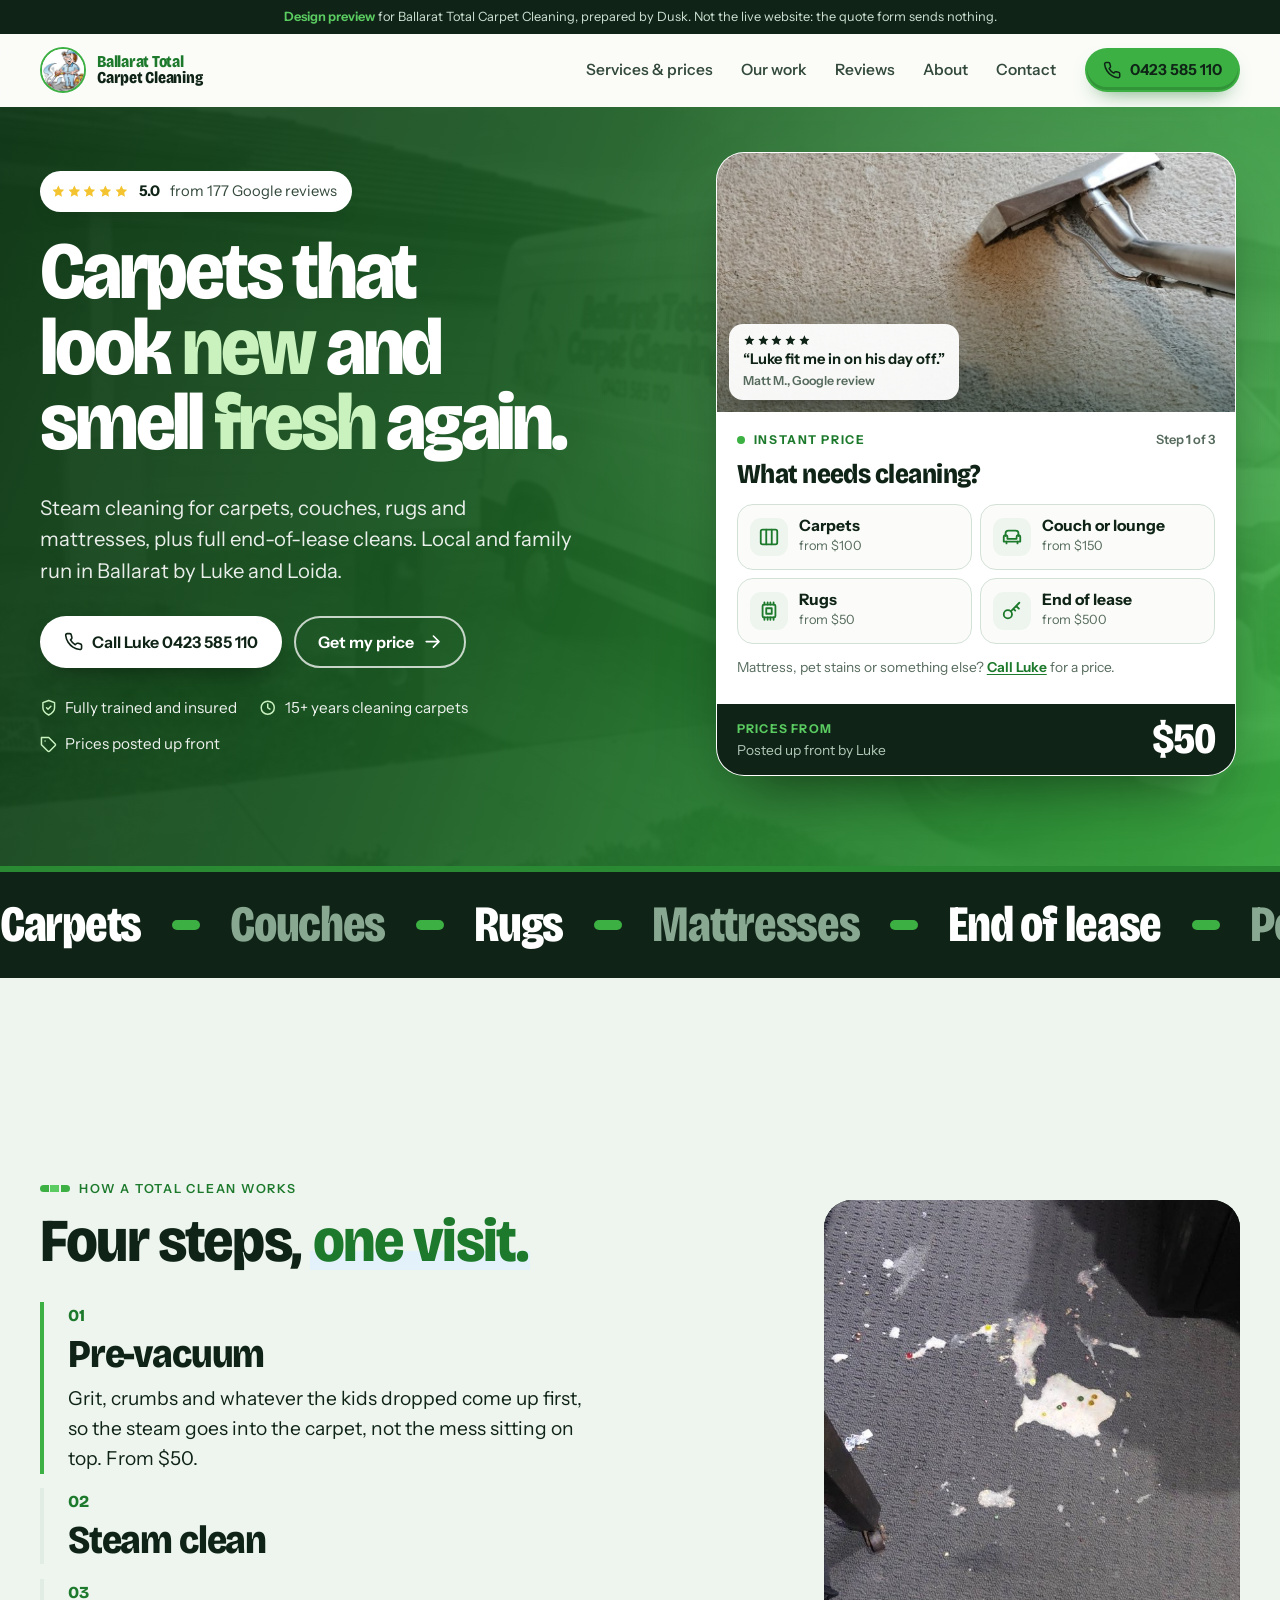
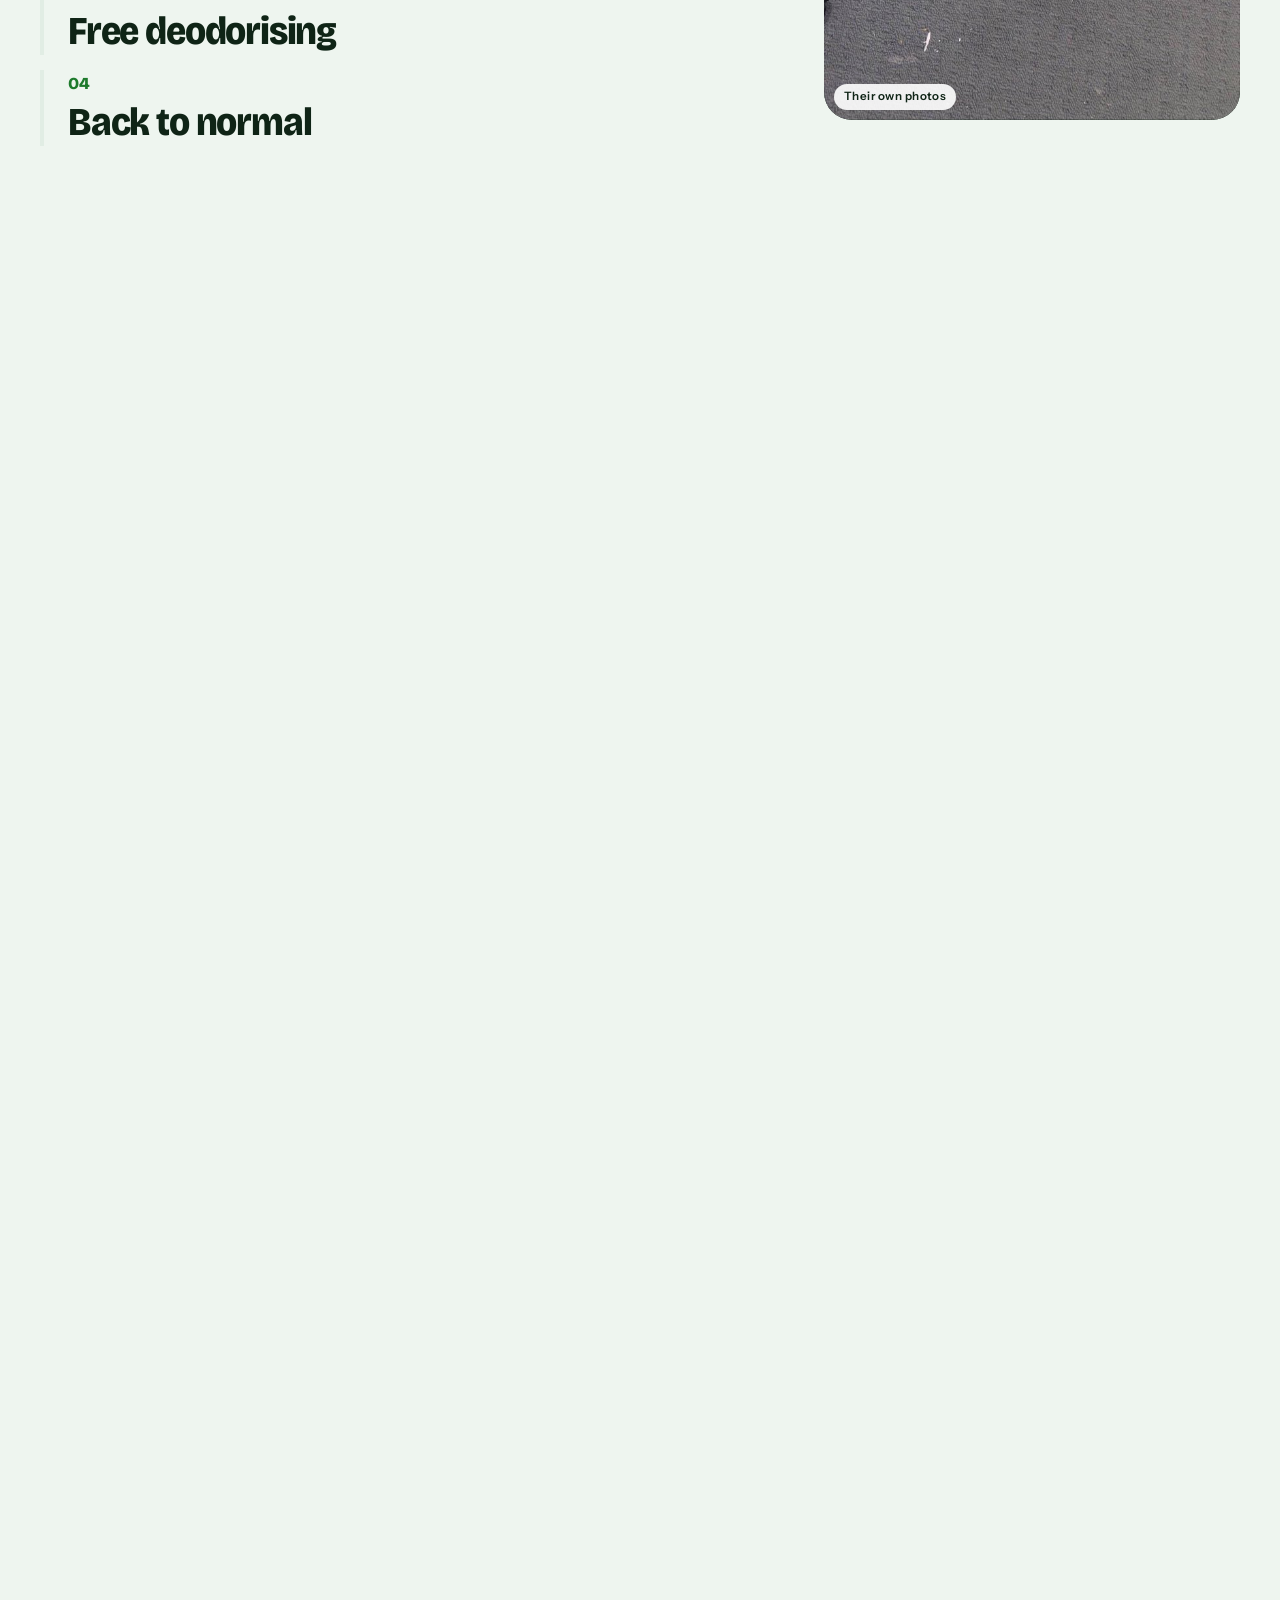
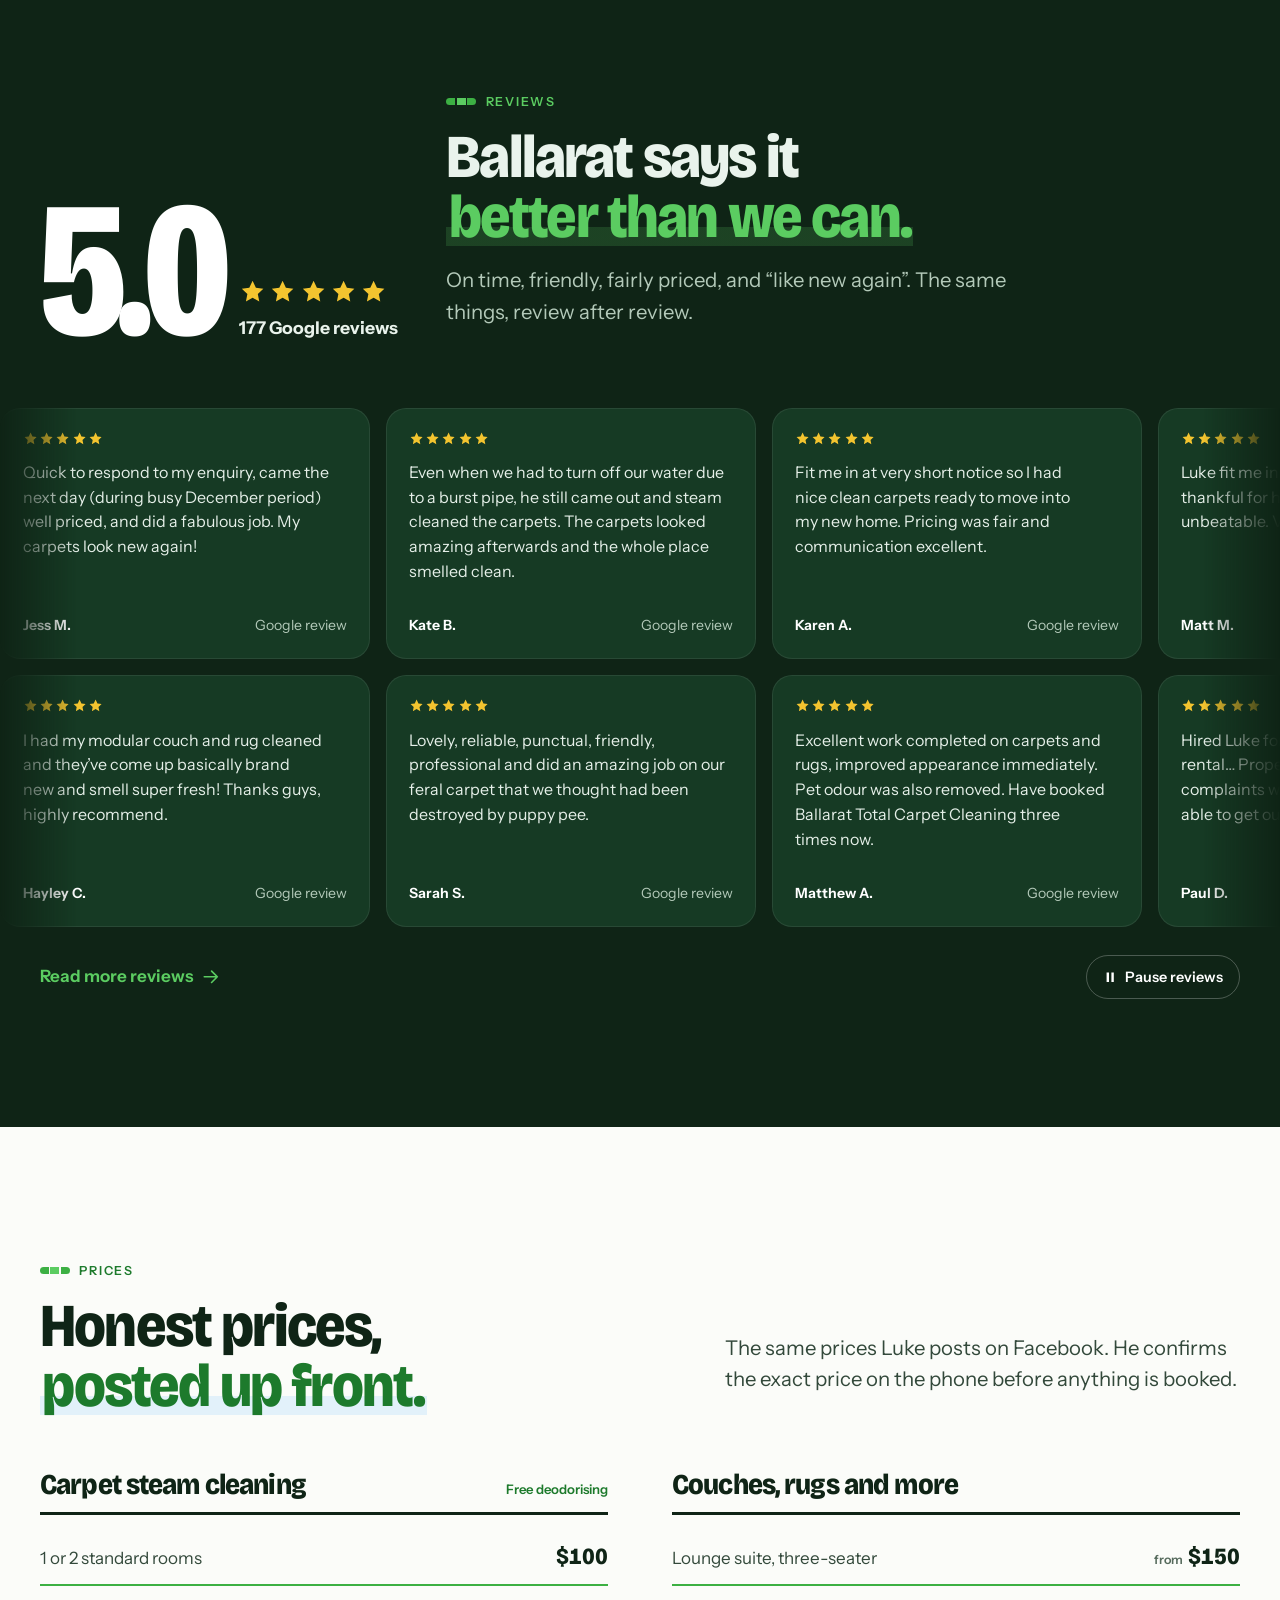
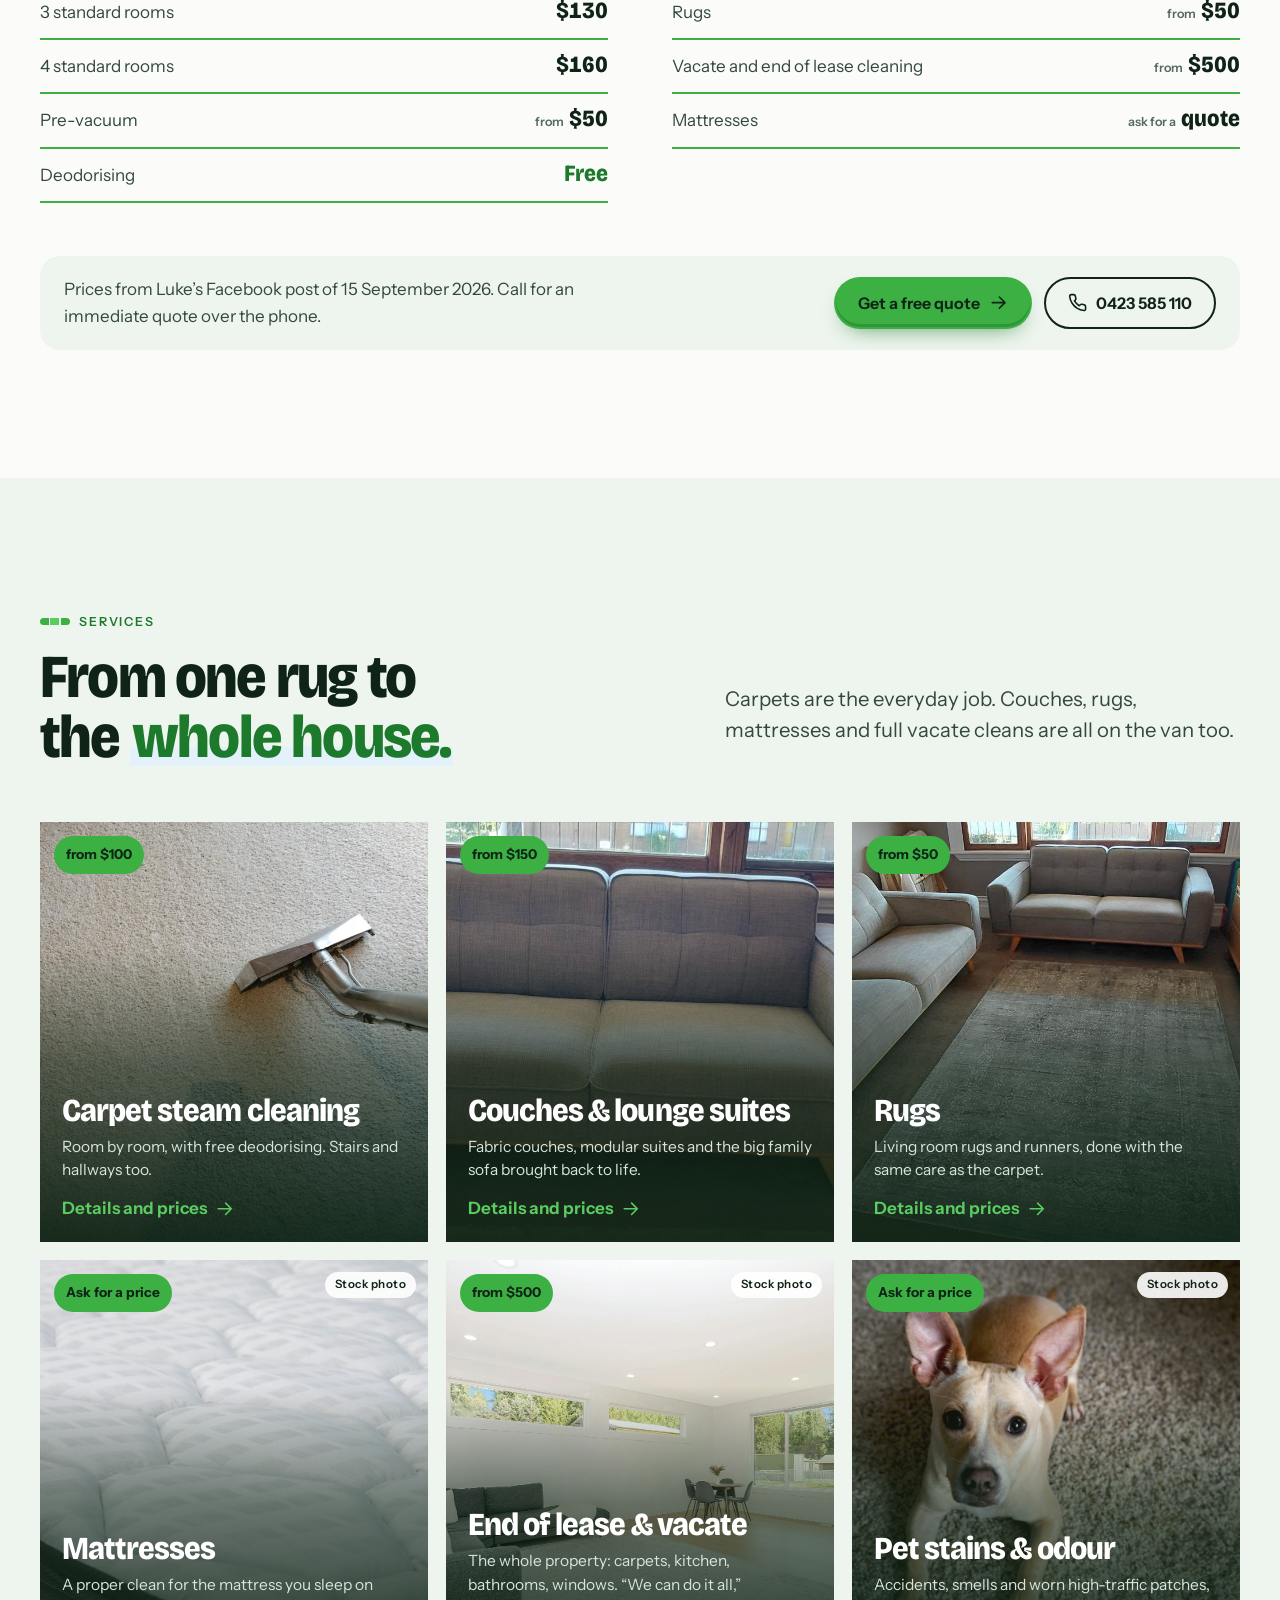
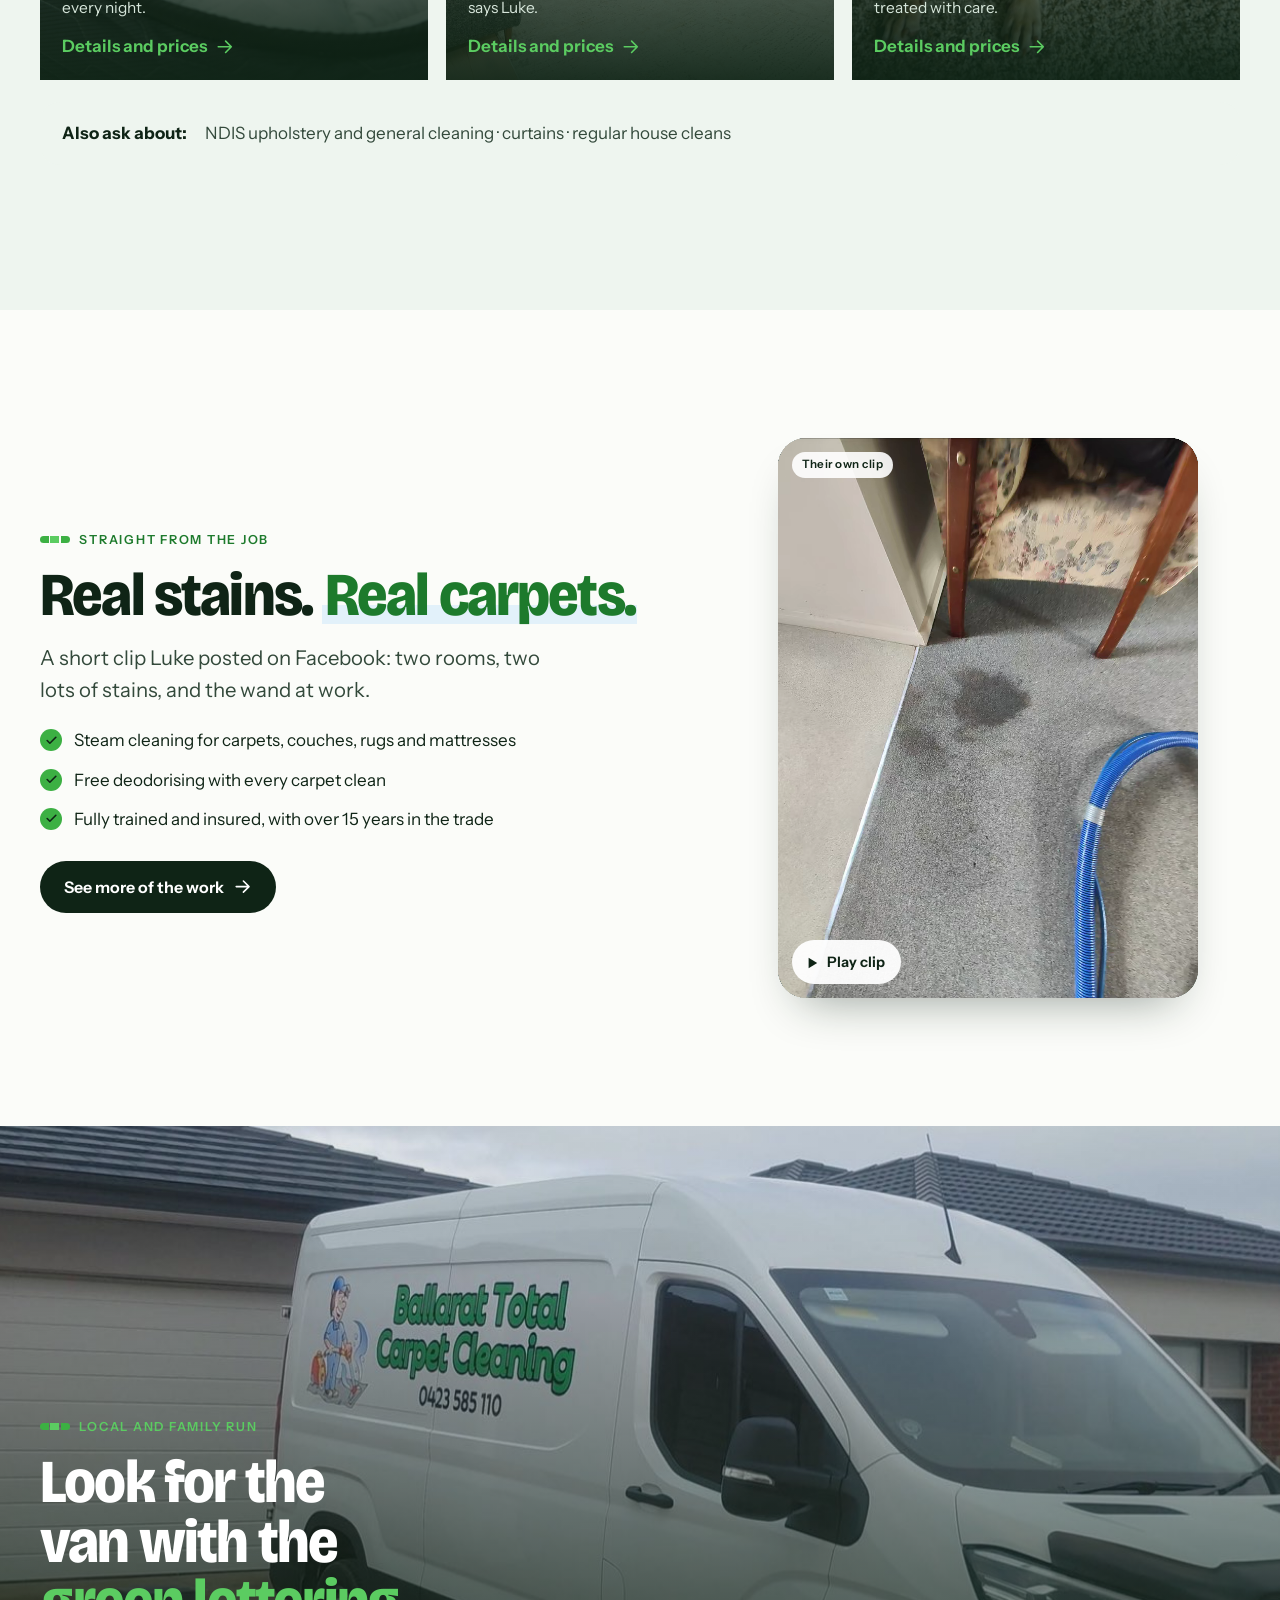
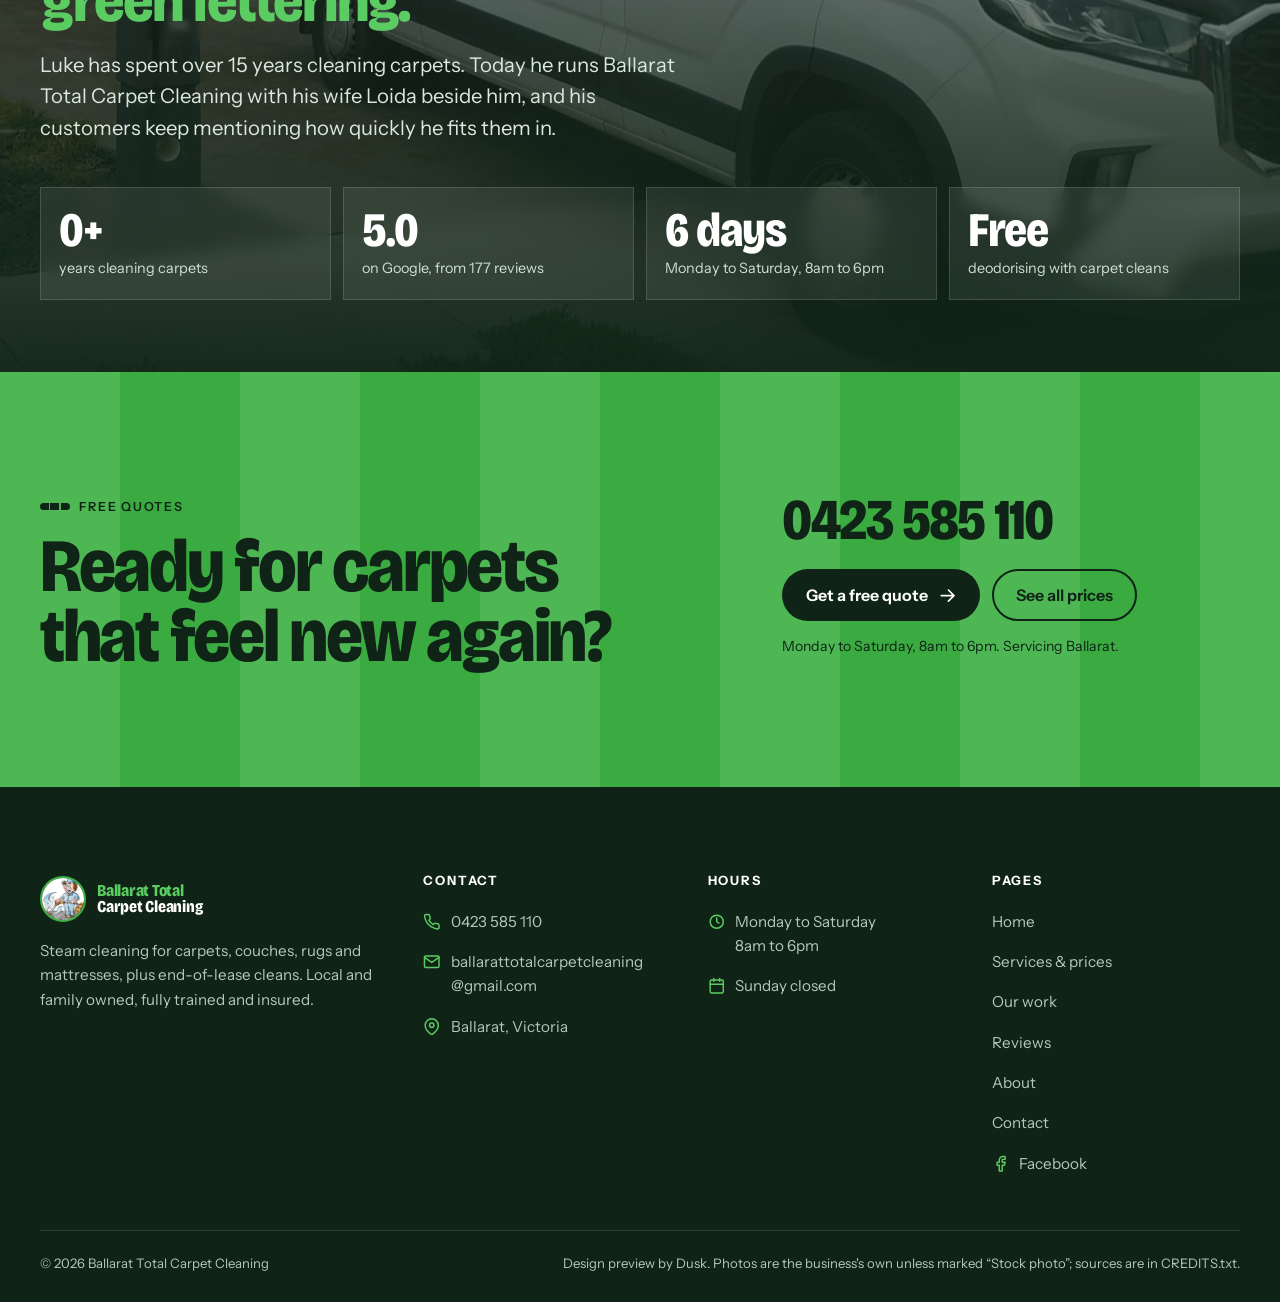
==== commit 8d5e5a9a: "Green hero with the van faint behind it (version 2) Front page top section: green gradient backgroun" ====
--- a/index.html
+++ b/index.html
@@ -13,18 +13,18 @@
 <link rel="preconnect" href="https://fonts.googleapis.com">
 <link rel="preconnect" href="https://fonts.gstatic.com" crossorigin>
 <link href="https://fonts.googleapis.com/css2?family=Bricolage+Grotesque:opsz,wdth,wght@12..96,75..100,400..800&amp;family=Instrument+Sans:wdth,wght@75..100,400..700&amp;display=swap" rel="stylesheet">
-<link rel="stylesheet" href="assets/css/site.css?v=1">
+<link rel="stylesheet" href="assets/css/site.css?v=2">
 <link rel="preload" as="image" href="assets/img/wand-stripe.jpg" imagesrcset="assets/img/wand-stripe-sm.jpg 675w, assets/img/wand-stripe.jpg 1050w" imagesizes="(min-width: 1000px) 540px, 100vw">
 <script>
 (function(){var r=document.documentElement;r.classList.add('js');
 try{if(!matchMedia('(prefers-reduced-motion: reduce)').matches)r.classList.add('motion')}catch(e){}
 setTimeout(function(){if(!window.__btcc){r.classList.remove('motion')}},4000);
 // if a newer version has been published than the copy this browser kept, load the new one once
-try{var B='1';fetch('version.txt?'+Date.now(),{cache:'no-store'}).then(function(x){return x.ok?x.text():''}).then(function(t){t=(t||'').trim();
+try{var B='2';fetch('version.txt?'+Date.now(),{cache:'no-store'}).then(function(x){return x.ok?x.text():''}).then(function(t){t=(t||'').trim();
 if(/^\d+$/.test(t)&&t!==B&&!new RegExp('[?&]r='+t+'(&|$)').test(location.search)){location.replace(location.pathname+'?r='+t+location.hash)}}).catch(function(){})}catch(e){}
 })();
 </script>
-<script src="assets/js/site.js?v=1" defer></script>
+<script src="assets/js/site.js?v=2" defer></script>
 </head>
 <body class="page-home">
 <a class="skip" href="#main">Skip to content</a>
@@ -76,7 +76,8 @@
   <p class="sheet-meta">Mon to Sat, 8am to 6pm &middot; Ballarat, Victoria</p>
 </div>
 <main id="main">
-<section class="hero">
+<section class="hero hero-green">
+  <div class="hero-bg" aria-hidden="true"><img src="assets/img/van-house.jpg" srcset="assets/img/van-house-sm.jpg 1000w, assets/img/van-house.jpg 2000w" sizes="100vw" width="2000" height="923" alt=""></div>
   <div class="wrap hero-grid">
     <div class="hero-copy">
       <a class="g-badge" href="reviews.html" data-rise style="--r:0"><span class="stars" aria-hidden="true"><svg class="ico ico-fill" aria-hidden="true"><use href="#i-star"/></svg><svg class="ico ico-fill" aria-hidden="true"><use href="#i-star"/></svg><svg class="ico ico-fill" aria-hidden="true"><use href="#i-star"/></svg><svg class="ico ico-fill" aria-hidden="true"><use href="#i-star"/></svg><svg class="ico ico-fill" aria-hidden="true"><use href="#i-star"/></svg></span><b>5.0</b><span>from 177 Google reviews</span></a>
--- a/assets/css/site.css
+++ b/assets/css/site.css
@@ -160,6 +160,25 @@
 .proof{display:flex;flex-wrap:wrap;gap:12px 22px;margin-top:28px;list-style:none;font-size:.95rem;color:var(--ink-soft)}
 .proof li{display:flex;align-items:center;gap:8px}
 .proof .ico{color:var(--green-d)}
+
+/* green hero with the van faint behind it */
+.hero-green{isolation:isolate;color:#fff;background:linear-gradient(110deg,#103a17 0%,#1a5a22 38%,#2a8a33 72%,#3cb043 100%)}
+.hero-green::before{z-index:-1;background:radial-gradient(55% 70% at 82% 30%,rgba(255,255,255,.14),transparent 70%);-webkit-mask-image:none;mask-image:none}
+.hero-bg{position:absolute;inset:0;z-index:-2;overflow:hidden;pointer-events:none}
+.hero-bg img{width:100%;height:100%;object-fit:cover;object-position:32% 52%;opacity:.085;filter:grayscale(1) contrast(1.1) blur(1.5px);mix-blend-mode:luminosity;transform:scale(1.02)}
+.hero-green .h1{color:#fff}
+.hero-green .h1 em{color:#c9f2bf;background:none;padding:0}
+.hero-green .lead{color:rgba(255,255,255,.9)}
+.hero-green .proof{color:rgba(255,255,255,.92)}
+.hero-green .proof .ico{color:#c9f2bf}
+.hero-green .g-badge{border-color:transparent}
+.hero-green .btn-go{background:#fff;color:var(--ink);box-shadow:0 12px 26px -14px rgba(0,0,0,.6)}
+.hero-green .btn-go:hover{background:var(--mist)}
+.hero-green .btn-line{color:#fff;border-color:rgba(255,255,255,.75)}
+.hero-green .btn-line:hover{background:#fff;border-color:#fff;color:var(--ink)}
+.hero-green .hq{color:var(--ink);border-color:transparent;box-shadow:0 30px 60px -28px rgba(0,0,0,.6)}
+.hero-green+.band{border-top-color:#2a8a33}
+@media (max-width:999px){.hero-green{background:linear-gradient(180deg,#103a17 0%,#1a5a22 45%,#2a8a33 100%)}.hero-bg img{object-position:28% 50%}}
 
 /* instant price card */
 .hq{position:relative;width:100%;max-width:520px;margin-inline:auto;border-radius:var(--r-lg);background:#fff;border:1px solid var(--line);box-shadow:var(--shadow);overflow:hidden;overflow:clip;scroll-margin-top:90px}
